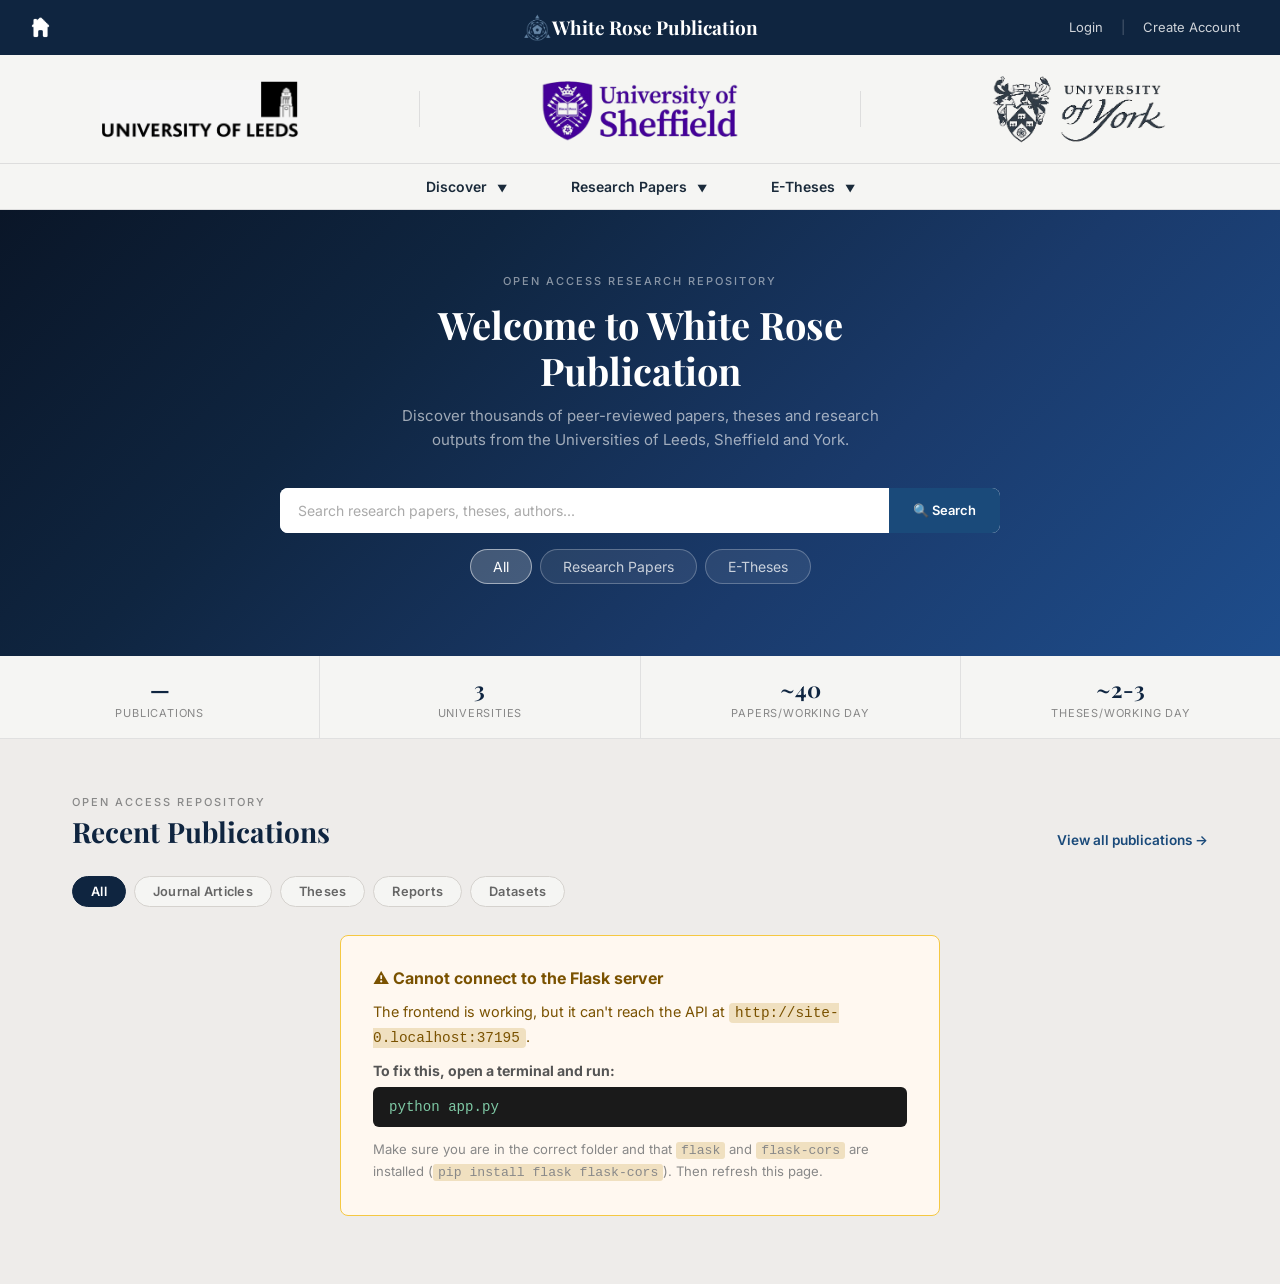
==== index.html @ 217bb39e "Fix asset paths for Render deployment" ====
<!DOCTYPE html>
<html lang="en">
<head>
  <meta charset="UTF-8" />
  <meta name="viewport" content="width=device-width, initial-scale=1.0"/>
  <title>White Rose Publication</title>
  <link rel="stylesheet" href="../static/styles.css" />
</head>
<body>

  <!-- Top Navigation -->
<header class="top-bar">
  <div class="left">
     <img src="assets/whitehomesymbol.png" width="25">
    </a>
  </div>

  <div class="center">
    <img src="assets/whiteroselogo.png" width="30">
    <h1><span class="brand-name"> White Rose Publication</h1>
  </div>

  <div class="right">
    <a href="#">Login</a>
    <span class="divider">|</span>
    <a href="#">Create Account</a>
  </div>
  
</header>

  <!-- University Logos -->
  <section class="logos">
    <img src="assets/universityofleeds.png" width="200">
    <div class="logo-divider"></div>
    <img src="assets/universityofsheffield.png" width="200">
    <div class="logo-divider"></div>
    <img src="assets/universityofyork.png" width="200">
  </section>

  <!-- Navigation Dropdowns -->
  <nav class="main-nav">
    <div class="dropdown-container">
      <div class="dropdown">
        <button class="dropbtn">Discover <span class="arrow">▼</span></button>
        <div class="dropdown-content">
          <a href="#">Research Statistics</a>
          <a href="#">Restricted Items &amp; Requesting</a>
        </div>
      </div>

      <div class="dropdown">
        <button class="dropbtn">Research Papers <span class="arrow">▼</span></button>
        <div class="dropdown-content">
          <a href="#">About</a>
          <a href="#">FAQs</a>
          <a href="#">Copyright, Licence and Reuse Information</a>
          <a href="#">Privacy and Data Protection</a>
          <a href="#">Takedown Policy</a>
          <a href="#">Information for Depositors</a>
          <a href="#">Contact</a>
          <a href="#">Accessibility</a>
        </div>
      </div>

      <div class="dropdown">
        <button class="dropbtn">E-Theses <span class="arrow">▼</span></button>
        <div class="dropdown-content">
          <a href="#">About</a>
          <a href="#">Deposit</a>
          <a href="#">FAQs</a>
          <a href="#">Copyright and Reuse Information</a>
          <a href="#">Privacy and Data Protection</a>
          <a href="#">Takedown Policy</a>
          <a href="#">Other Sources of E-Theses</a>
          <a href="#">Contact</a>
          <a href="#">Accessibility</a>
        </div>
      </div>
    </div>
  </nav>

  <!-- Hero Section -->
  <section class="hero">
    <p class="hero-eyebrow">Open Access Research Repository</p>
    <h2>Welcome to White Rose<br>Publication</h2>
    <p class="hero-sub">Discover thousands of peer-reviewed papers, theses and research outputs from the Universities of Leeds, Sheffield and York.</p>

    <div class="search-bar">
      <input type="text" id="heroSearch" placeholder="Search research papers, theses, authors..." />
      <button id="heroSearchBtn">&#128269; Search</button>
    </div>

    <div class="search-filters">
      <div class="filter-chip active" data-filter="all">All</div>
      <div class="filter-chip" data-filter="article">Research Papers</div>
      <div class="filter-chip" data-filter="thesis">E-Theses</div>
    </div>
  </section>

  <!-- Stats Bar -->
  <div class="stats-bar">
    <div class="stat">
      <div class="num" id="stat-total">—</div>
      <div class="lbl">Publications</div>
    </div>
    <div class="stat">
      <div class="num" id="stat-unis">3</div>
      <div class="lbl">Universities</div>
    </div>
    <div class="stat">
      <div class="num" id="stat-papers">~40</div>
      <div class="lbl">Papers/Working Day</div>
    </div>
    <div class="stat">
      <div class="num" id="stat-theses">~2-3</div>
      <div class="lbl">Theses/Working Day</div>
    </div>
  </div>

  <!-- Recent Publications -->
  <section class="publications-section" aria-label="Recent Publications">

    <div class="pub-section-header">
      <div class="pub-section-left">
        <p class="pub-eyebrow">Open Access Repository</p>
        <h2>Recent Publications</h2>
      </div>
      <a href="result.html" class="pub-view-all">View all publications →</a>
    </div>

    <div class="pub-filter-bar" role="group" aria-label="Filter by type">
      <button class="pub-filter-btn active" data-filter="all">All</button>
      <button class="pub-filter-btn" data-filter="article">Journal Articles</button>
      <button class="pub-filter-btn" data-filter="thesis">Theses</button>
      <button class="pub-filter-btn" data-filter="report">Reports</button>
      <button class="pub-filter-btn" data-filter="dataset">Datasets</button>
    </div>

    <div class="pub-grid" id="pubGrid">
      <div class="pub-loading">Loading publications…</div>
    </div>

  </section>

  <script>
    const API = window.location.hostname === 'localhost' || window.location.hostname === '127.0.0.1'
  ? 'http://localhost:5000'
  : window.location.origin;

    // ── SAVE / BOOKMARK FUNCTIONALITY ─────────────────────────────────────────
    function getSaved() {
      try { return JSON.parse(localStorage.getItem('wrp_saved') || '[]'); }
      catch { return []; }
    }

    function setSaved(arr) {
      localStorage.setItem('wrp_saved', JSON.stringify(arr));
    }

    function toggleSave(btn, id) {
      let saved = getSaved();
      const isSaved = saved.includes(id);
      if (isSaved) {
        saved = saved.filter(s => s !== id);
        btn.textContent = '☆';
        btn.title = 'Save';
        btn.classList.remove('saved');
      } else {
        saved.push(id);
        btn.textContent = '★';
        btn.title = 'Saved';
        btn.classList.add('saved');
      }
      setSaved(saved);
    }

    // ── STATS BAR ─────────────────────────────────────────────────────────────
    fetch(`${API}/api/stats`)
      .then(r => { if (!r.ok) throw new Error(); return r.json(); })
      .then(data => {
        document.getElementById('stat-total').textContent =
          Number(data.total).toLocaleString() + '+';
      })
      .catch(() => { document.getElementById('stat-total').textContent = '—'; });

    // ── PUBLICATIONS GRID ─────────────────────────────────────────────────────
    let currentFilter = 'all';
    let allRecent = [];

    function uniClass(inst) {
      if (!inst) return '';
      if (inst.includes('Leeds'))     return 'leeds';
      if (inst.includes('Sheffield')) return 'sheffield';
      if (inst.includes('York'))      return 'york';
      return '';
    }

    function typeLabel(type) {
      const map = { article: 'Journal Article', thesis: 'Thesis',
                    report: 'Report', dataset: 'Dataset' };
      return map[type] || 'Publication';
    }

    function calIcon() {
      return `<svg width="12" height="12" viewBox="0 0 24 24" fill="none"
               stroke="currentColor" stroke-width="2">
               <rect x="3" y="4" width="18" height="18" rx="2"/>
               <line x1="16" y1="2" x2="16" y2="6"/>
               <line x1="8" y1="2" x2="8" y2="6"/>
               <line x1="3" y1="10" x2="21" y2="10"/>
             </svg>`;
    }

    function renderCard(pub) {
      const saved   = getSaved();
      const pubId   = (pub.id || pub.title || '').replace(/'/g, "\\'");
      const isSaved = saved.includes(pub.id || pub.title);
      const uniTag  = pub.institution
        ? `<span class="pub-uni-tag ${uniClass(pub.institution)}">${pub.institution}</span>`
        : '';
      const dateStr = pub.date_display || pub.date_raw || '';
      const link    = pub.url || pub.doi || '#';

      return `
        <article class="pub-card" data-type="${pub.type}" tabindex="0">
          <div class="pub-card-top">
            <span class="pub-type-badge ${pub.type}">${typeLabel(pub.type)}</span> ${uniTag}
          </div>
          <h3 class="pub-card-title">${pub.title || '(Untitled)'}</h3>
          ${pub.authors
            ? `<p class="pub-card-authors"><span class="lead-author">${pub.authors}</span></p>`
            : ''}
          ${pub.description
            ? `<p class="pub-card-excerpt">${pub.description}</p>`
            : ''}
          <div class="pub-card-footer">
            <span class="pub-card-date">
              <button
                class="pub-save-btn ${isSaved ? 'saved' : ''}"
                title="${isSaved ? 'Saved' : 'Save'}"
                onclick="toggleSave(this, '${pubId}')">
                ${isSaved ? '★' : '☆'}
              </button>
              ${calIcon()} ${dateStr}
            </span>
            <a href="${link}" target="_blank" rel="noopener" class="pub-card-link">Read more →</a>
          </div>
        </article>`;
    }

    function renderGrid(filter) {
      const grid = document.getElementById('pubGrid');
      const pubs = filter === 'all'
        ? allRecent
        : allRecent.filter(p => p.type === filter);
      if (!pubs.length) {
        grid.innerHTML = '<div class="pub-empty">No publications found for this filter.</div>';
        return;
      }
      grid.innerHTML = pubs.map(renderCard).join('');
    }

    function showServerError() {
      document.getElementById('pubGrid').innerHTML = `
        <div class="pub-empty" style="display:block; background:#fff8f0; border:1px solid #f5c842;
             border-radius:8px; padding:32px; color:#7a5200; max-width:600px; margin:0 auto; text-align:left;">
          <strong style="font-size:1rem; display:block; margin-bottom:12px;">
            ⚠️ Cannot connect to the Flask server
          </strong>
          <p style="margin-bottom:12px; font-size:0.9rem; line-height:1.6;">
            The frontend is working, but it can't reach the API at
            <code style="background:#f0e0c0; padding:2px 6px; border-radius:4px;">${API}</code>.
          </p>
          <p style="font-size:0.88rem; color:#555; margin-bottom:8px;"><strong>To fix this, open a terminal and run:</strong></p>
          <code style="display:block; background:#1a1a1a; color:#7ec8a4; padding:12px 16px;
                border-radius:6px; font-size:0.88rem; margin-bottom:12px;">python app.py</code>
          <p style="font-size:0.82rem; color:#888; line-height:1.6;">
            Make sure you are in the correct folder and that
            <code style="background:#f0e0c0; padding:1px 5px; border-radius:3px;">flask</code> and
            <code style="background:#f0e0c0; padding:1px 5px; border-radius:3px;">flask-cors</code>
            are installed (<code style="background:#f0e0c0; padding:1px 5px; border-radius:3px;">pip install flask flask-cors</code>).
            Then refresh this page.
          </p>
        </div>`;
    }

    fetch(`${API}/api/recent?limit=12`)
      .then(r => { if (!r.ok) throw new Error(); return r.json(); })
      .then(data => { allRecent = data; renderGrid(currentFilter); })
      .catch(() => { showServerError(); });

    // Filter buttons
    document.querySelectorAll('.pub-filter-btn').forEach(btn => {
      btn.addEventListener('click', () => {
        document.querySelectorAll('.pub-filter-btn').forEach(b => b.classList.remove('active'));
        btn.classList.add('active');
        currentFilter = btn.dataset.filter;
        renderGrid(currentFilter);
      });
    });

    // ── HERO SEARCH ───────────────────────────────────────────────────────────
    let heroFilterType = 'all';

    document.querySelectorAll('.search-filters .filter-chip').forEach(chip => {
      chip.addEventListener('click', () => {
        document.querySelectorAll('.search-filters .filter-chip')
          .forEach(c => c.classList.remove('active'));
        chip.classList.add('active');
        heroFilterType = chip.dataset.filter;
      });
    });

    function doSearch() {
      const q      = document.getElementById('heroSearch').value.trim();
      const type   = heroFilterType;
      const params = new URLSearchParams({ q, type, page: 1 });
      window.location.href = `result.html?${params.toString()}`;
    }

    document.getElementById('heroSearchBtn').addEventListener('click', doSearch);
    document.getElementById('heroSearch').addEventListener('keydown', e => {
      if (e.key === 'Enter') doSearch();
    });
  </script>

</body>
</html>
---- static/styles.css ----
@import url('https://fonts.googleapis.com/css2?family=Inter:wght@400;500;600;700&family=Playfair+Display:ital,wght@0,600;1,600;1,700&display=swap');

* {
  box-sizing: border-box;
  margin: 0;
  padding: 0;
}

body {
  font-family: 'Inter', system-ui, sans-serif;
  background-color: #eeecea;
}

/* Top Bar */
.top-bar {
  display: flex;
  justify-content: space-between;
  align-items: center;
  background: #0f2540;
  color: white;
  padding: 13px 28px;
}

.top-bar .left {
  flex: 1;
  display: flex;
  align-items: center;
}

.top-bar .center {
  flex: 1;
  display: flex;
  justify-content: center;
  align-items: center;
}

.top-bar .right {
  flex: 1;
  display: flex;
  justify-content: flex-end;
  align-items: center;
  gap: 6px;
}

.top-bar-icon {
  width: 30px;
  height: 30px;
  border-radius: 50%;
  background: rgba(255,255,255,0.15);
  display: flex;
  align-items: center;
  justify-content: center;
}

.top-bar h1 {
  font-size: 17px;
  font-weight: 500;
  font-family: 'Inter', sans-serif;
}

.top-bar h1 .brand-name {
  font-family: 'Playfair Display', serif;
  font-weight: 700;
  font-size: 19px;
}

.top-bar a {
  color: rgba(255, 255, 255, 0.8);
  text-decoration: none;
  font-size: 13px;
  padding: 6px 12px;
  border-radius: 6px;
}

.top-bar a:hover {
  background: rgba(255, 255, 255, 0.1);
}

.top-bar .divider {
  color: rgba(255, 255, 255, 0.25);
  font-size: 13px;
}

/* Logos */
.logos {
  display: flex;
  justify-content: space-around;
  align-items: center;
  padding: 18px 40px;
  background: #f5f5f3;
  border-bottom: 1px solid #ddd;
}

.logo-item {
  font-family: 'Inter', sans-serif;
  font-weight: 700;
  font-size: 12px;
  letter-spacing: 0.8px;
  color: #1a1a2e;
  text-align: center;
}

.logo-divider {
  width: 1px;
  height: 36px;
  background: #ddd;
}

/* Hero */
.hero {
  background: linear-gradient(135deg, #0a1628 0%, #0f2540 30%, #1a3a6b 65%, #1e4d8c 100%);
  padding: 64px 48px 72px;
  position: relative;
  overflow: hidden;
  display: flex;
  flex-direction: column;
  align-items: center;
  text-align: center;
}

.hero-eyebrow {
  font-size: 11px;
  letter-spacing: 2px;
  text-transform: uppercase;
  color: rgba(255, 255, 255, 0.5);
  margin-bottom: 14px;
  font-weight: 500;
}

.hero h2 {
  font-family: 'Playfair Display', serif;
  font-style: normal;
  font-size: 38px;
  font-weight: 700;
  color: white;
  line-height: 1.2;
  margin-bottom: 10px;
  text-transform: none;
  letter-spacing: 0;
  white-space: nowrap;
}

.hero-sub {
  font-size: 15px;
  color: rgba(255, 255, 255, 0.6);
  margin-bottom: 36px;
  max-width: 480px;
  line-height: 1.6;
}

.search-bar {
  display: flex;
  max-width: 720px;
  width: 100%;
  background: white;
  border-radius: 8px;
  overflow: hidden;
}

.search-bar input {
  flex: 1;
  padding: 14px 18px;
  font-size: 14px;
  border: none;
  outline: none;
  font-family: 'Inter', sans-serif;
  color: #1a1a1a;
}

.search-bar input::placeholder {
  color: #aaa;
}

.search-bar button {
  padding: 14px 24px;
  background: #1a4a7a;
  color: white;
  border: none;
  font-size: 13px;
  font-weight: 600;
  font-family: 'Inter', sans-serif;
  cursor: pointer;
}

.search-bar button:hover {
  background: #0f2540;
}

/* Filter Chips */
.search-filters {
  display: flex;
  gap: 8px;
  margin-top: 16px;
}

.filter-chip {
  padding: 8px 22px;
  border-radius: 20px;
  border: 1px solid rgba(255, 255, 255, 0.25);
  color: rgba(255, 255, 255, 0.75);
  font-size: 14px;
  cursor: pointer;
  background: rgba(255, 255, 255, 0.08);
  font-family: 'Inter', sans-serif;
}

.filter-chip.active {
  background: rgba(255, 255, 255, 0.2);
  border-color: rgba(255, 255, 255, 0.5);
  color: white;
}

/* Stats Bar */
.stats-bar {
  display: flex;
  background: #f5f5f3;
  border-bottom: 1px solid #e0e0e0;
}

.stat {
  flex: 1;
  padding: 18px 24px;
  text-align: center;
  border-right: 1px solid #e0e0e0;
}

.stat:last-child {
  border-right: none;
}

.stat .num {
  font-size: 22px;
  font-weight: 700;
  color: #0f2540;
  font-family: 'Playfair Display', serif;
}

.stat .lbl {
  font-size: 11px;
  color: #888;
  text-transform: uppercase;
  letter-spacing: 0.8px;
  margin-top: 2px;
  font-family: 'Inter', sans-serif;
}

/* Dropdown Menu Styles */
.dropdown-container {
  display: flex;
  gap: 1rem;
  align-items: center;
  margin-left: auto;
  margin-right: 2rem;
}

.dropdown {
  position: relative;
  display: inline-block;
}

.dropbtn {
  background-color: transparent;
  color: white;
  padding: 8px 16px;
  font-size: 14px;
  font-weight: 500;
  border: none;
  cursor: pointer;
  transition: all 0.3s ease;
  border-radius: 6px;
  font-family: 'Inter', sans-serif;
}

.dropbtn:hover {
  background-color: rgba(255, 255, 255, 0.1);
  color: white;
}

.dropbtn i, .dropbtn span {
  margin-left: 6px;
  font-size: 10px;
}

.dropdown-content {
  display: none;
  position: absolute;
  background-color: white;
  min-width: 220px;
  box-shadow: 0 8px 16px rgba(0,0,0,0.2);
  border-radius: 8px;
  z-index: 1000;
  top: 100%;
  left: 0;
  margin-top: 5px;
  animation: fadeIn 0.2s ease;
}

@keyframes fadeIn {
  from { opacity: 0; transform: translateY(-10px); }
  to   { opacity: 1; transform: translateY(0); }
}

.dropdown-content a {
  color: #2c3e50;
  padding: 12px 16px;
  text-decoration: none;
  display: block;
  transition: all 0.2s ease;
  border-bottom: 1px solid #f0f0f0;
  font-size: 13px;
  font-family: 'Inter', sans-serif;
}

.dropdown-content a:last-child {
  border-bottom: none;
}

.dropdown-content a:hover {
  background-color: #f8f9fa;
  color: #1a4a7a;
  padding-left: 20px;
}

.dropdown:hover .dropdown-content {
  display: block;
}

@media (max-width: 1024px) {
  .dropdown-container {
    margin-right: 1rem;
    gap: 0.5rem;
  }
  .dropbtn {
    padding: 6px 12px;
    font-size: 12px;
  }
  .dropdown-content {
    min-width: 180px;
  }
}

@media (max-width: 768px) {
  .dropdown-container {
    display: none;
  }
}

/* Main Navigation Bar */
.main-nav {
  background: #f5f5f3;
  border-bottom: 1px solid #ddd;
  padding: 0;
  display: flex;
  justify-content: center;
  gap: 2rem;
  position: relative;
  z-index: 100;
}

.main-nav .dropdown-container {
  margin: 0;
  gap: 2rem;
}

.main-nav .dropdown .dropbtn {
  color: #1a2a3a;
  padding: 14px 16px;
  font-size: 14px;
  font-weight: 600;
  background: transparent;
  border-radius: 0;
}

.main-nav .dropdown .dropbtn:hover {
  background: transparent;
  color: #1e4d8c;
}

.main-nav .dropdown .dropbtn .arrow {
  margin-left: 6px;
  font-size: 10px;
  transition: transform 0.2s ease;
}

.main-nav .dropdown:hover .dropbtn .arrow {
  transform: rotate(180deg);
}

.main-nav .dropdown-content {
  top: 100%;
  left: 0;
  margin-top: 0;
  border-radius: 0 0 8px 8px;
  box-shadow: 0 8px 20px rgba(0,0,0,0.15);
  min-width: 260px;
}

.main-nav .dropdown-content a {
  padding: 12px 18px;
  font-size: 13px;
  border-bottom: 1px solid #f0f0f0;
}

.main-nav .dropdown-content .dropdown-section {
  font-size: 11px;
  font-weight: 600;
  text-transform: uppercase;
  letter-spacing: 0.5px;
  color: #1e4d8c;
  padding: 10px 18px 5px;
  border-bottom: 1px solid #f0f0f0;
  background: #fafafa;
}

@media (max-width: 768px) {
  .main-nav {
    display: none;
  }
}

/* ============================================
   RECENT PUBLICATIONS SECTION
   ============================================ */

.publications-section {
  max-width: 1200px;
  margin: 0 auto;
  padding: 56px 32px 72px;
}

.pub-section-header {
  display: flex;
  align-items: flex-end;
  justify-content: space-between;
  margin-bottom: 28px;
  flex-wrap: wrap;
  gap: 12px;
}

.pub-section-left .pub-eyebrow {
  font-size: 11px;
  letter-spacing: 2px;
  text-transform: uppercase;
  color: #888;
  font-weight: 500;
  margin-bottom: 6px;
}

.pub-section-left h2 {
  font-family: 'Playfair Display', serif;
  font-size: 1.75rem;
  font-weight: 700;
  color: #0f2540;
  line-height: 1.2;
}

.pub-view-all {
  font-size: 0.85rem;
  font-weight: 600;
  color: #1a4a7a;
  text-decoration: none;
  display: flex;
  align-items: center;
  gap: 4px;
  transition: gap 0.18s;
  white-space: nowrap;
}

.pub-view-all:hover {
  gap: 8px;
}

/* Filter pills */
.pub-filter-bar {
  display: flex;
  flex-wrap: wrap;
  gap: 8px;
  margin-bottom: 28px;
}

.pub-filter-btn {
  padding: 7px 18px;
  border-radius: 999px;
  border: 1px solid #d5d2ce;
  background: #f5f5f3;
  color: #666;
  font-family: 'Inter', sans-serif;
  font-size: 0.8rem;
  font-weight: 600;
  cursor: pointer;
  transition: all 0.18s;
  letter-spacing: 0.02em;
}

.pub-filter-btn:hover {
  border-color: #1a4a7a;
  color: #1a4a7a;
  background: #edf2f8;
}

.pub-filter-btn.active {
  background: #0f2540;
  border-color: #0f2540;
  color: #ffffff;
}

/* Card grid */
.pub-grid {
  display: grid;
  grid-template-columns: repeat(auto-fill, minmax(340px, 1fr));
  gap: 20px;
}

/* Individual card */
.pub-card {
  background: #ffffff;
  border: 1px solid #e2deda;
  border-radius: 10px;
  padding: 22px 24px 18px;
  display: flex;
  flex-direction: column;
  gap: 11px;
  cursor: pointer;
  position: relative;
  overflow: hidden;
  transition: transform 0.2s, box-shadow 0.2s, border-color 0.2s;
}

.pub-card::before {
  content: '';
  position: absolute;
  top: 0; left: 0;
  width: 3px;
  height: 100%;
  background: #1a4a7a;
  opacity: 0;
  transition: opacity 0.2s;
}

.pub-card:hover {
  transform: translateY(-2px);
  box-shadow: 0 8px 28px rgba(15, 37, 64, 0.1);
  border-color: #c5d0e0;
}

.pub-card:hover::before {
  opacity: 1;
}

/* Card top row */
.pub-card-top {
  display: flex;
  align-items: center;
  justify-content: space-between;
  flex-wrap: wrap;
  gap: 6px;
}

/* Type badge */
.pub-type-badge {
  font-size: 0.65rem;
  font-weight: 700;
  letter-spacing: 0.08em;
  text-transform: uppercase;
  padding: 3px 9px;
  border-radius: 4px;
}

.pub-type-badge.article  { background: #e0eaf6; color: #1a4a7a; }
.pub-type-badge.thesis   { background: #e6f4ee; color: #1a6b42; }
.pub-type-badge.report   { background: #fdf3de; color: #7a5200; }
.pub-type-badge.dataset  { background: #fde8e5; color: #8a1f14; }

/* Uni tag */
.pub-uni-tag {
  font-size: 0.7rem;
  font-weight: 600;
  letter-spacing: 0.03em;
}

.pub-uni-tag.leeds     { color: #1a3a8a; }
.pub-uni-tag.sheffield { color: #6a1aaa; }
.pub-uni-tag.york      { color: #8a4a00; }

/* Card title */
.pub-card-title {
  font-family: 'Playfair Display', serif;
  font-size: 1rem;
  font-weight: 600;
  line-height: 1.45;
  color: #0f2540;
}

/* Authors */
.pub-card-authors {
  font-size: 0.82rem;
  color: #666;
  line-height: 1.45;
}

.pub-card-authors .lead-author {
  color: #1a4a7a;
  font-weight: 600;
}

/* Excerpt */
.pub-card-excerpt {
  font-size: 0.82rem;
  color: #777;
  line-height: 1.6;
  display: -webkit-box;
  -webkit-line-clamp: 3;
  -webkit-box-orient: vertical;
  overflow: hidden;
  flex-grow: 1;
}

/* Card footer */
.pub-card-footer {
  display: flex;
  align-items: center;
  justify-content: space-between;
  padding-top: 12px;
  border-top: 1px solid #ede9e5;
  margin-top: 2px;
}

.pub-card-date {
  font-size: 0.75rem;
  color: #999;
  display: flex;
  align-items: center;
  gap: 5px;
}

/* Save star — sits between date icon and Read more */
.pub-save-btn {
  background: none;
  border: none;
  font-size: 1rem;
  cursor: pointer;
  color: #aaa;
  padding: 0 4px;
  line-height: 1;
  transition: color 0.2s, transform 0.15s;
}

.pub-save-btn:hover { color: #f5c842; transform: scale(1.2); }
.pub-save-btn.saved { color: #f5c842; }

.pub-card-link {
  font-size: 0.78rem;
  font-weight: 600;
  color: #1a4a7a;
  text-decoration: none;
  display: flex;
  align-items: center;
  gap: 4px;
  transition: gap 0.18s;
}

.pub-card-link:hover {
  gap: 8px;
}

/* Empty state */
.pub-empty {
  display: none;
  grid-column: 1 / -1;
  text-align: center;
  padding: 60px 20px;
  color: #aaa;
  font-size: 0.9rem;
}

/* Responsive */
@media (max-width: 700px) {
  .publications-section {
    padding: 40px 16px 56px;
  }

  .pub-grid {
    grid-template-columns: 1fr;
  }

  .pub-section-left h2 {
    font-size: 1.4rem;
  }
}

.pub-save-btn {
  background: none;
  border: none;
  cursor: pointer;
  font-size: 1rem;
  padding: 0 4px;
  color: inherit;
  transition: color 0.15s;
}

.pub-save-btn.saved {
  color: #f5a623;
}

/* ============================================
   RESULT PAGE — SEARCH ROW & TOGGLES
   ============================================ */

.search-row {
  background: #122040;
  padding: .75rem 2rem;
  display: flex;
  align-items: center;
  gap: .75rem;
  border-bottom: 1px solid rgba(255,255,255,.08);
}

.search-wrap {
  flex: 1;
  position: relative;
  max-width: 560px;
}

.search-wrap svg {
  position: absolute;
  left: 12px;
  top: 50%;
  transform: translateY(-50%);
  opacity: .45;
  pointer-events: none;
}

.search-wrap input {
  width: 100%;
  padding: .55rem .9rem .55rem 2.4rem;
  border: 1px solid rgba(255,255,255,.15);
  border-radius: 6px;
  background: rgba(255,255,255,.1);
  color: #fff;
  font-family: 'Inter', sans-serif;
  font-size: .9rem;
  outline: none;
  transition: background .2s, border-color .2s;
}

.search-wrap input::placeholder { color: rgba(255,255,255,.4); }
.search-wrap input:focus {
  background: rgba(255,255,255,.18);
  border-color: rgba(255,255,255,.3);
}

.btn-search {
  padding: .5rem 1.1rem;
  border-radius: 6px;
  border: 1.5px solid rgba(255,255,255,.35);
  background: rgba(255,255,255,.12);
  color: #fff;
  font-family: 'Inter', sans-serif;
  font-size: .85rem;
  font-weight: 600;
  cursor: pointer;
  transition: background .18s;
  white-space: nowrap;
}

.btn-search:hover { background: rgba(255,255,255,.22); }

.toggle-group {
  display: flex;
  border-radius: 6px;
  overflow: hidden;
  border: 1.5px solid rgba(255,255,255,.25);
}

.toggle-group .toggle {
  padding: .45rem .85rem;
  background: transparent;
  border: none;
  color: rgba(255,255,255,.6);
  font-family: 'Inter', sans-serif;
  font-size: .82rem;
  font-weight: 500;
  cursor: pointer;
  transition: background .18s, color .18s;
}

.toggle-group .toggle.active {
  background: rgba(255,255,255,.18);
  color: #fff;
}
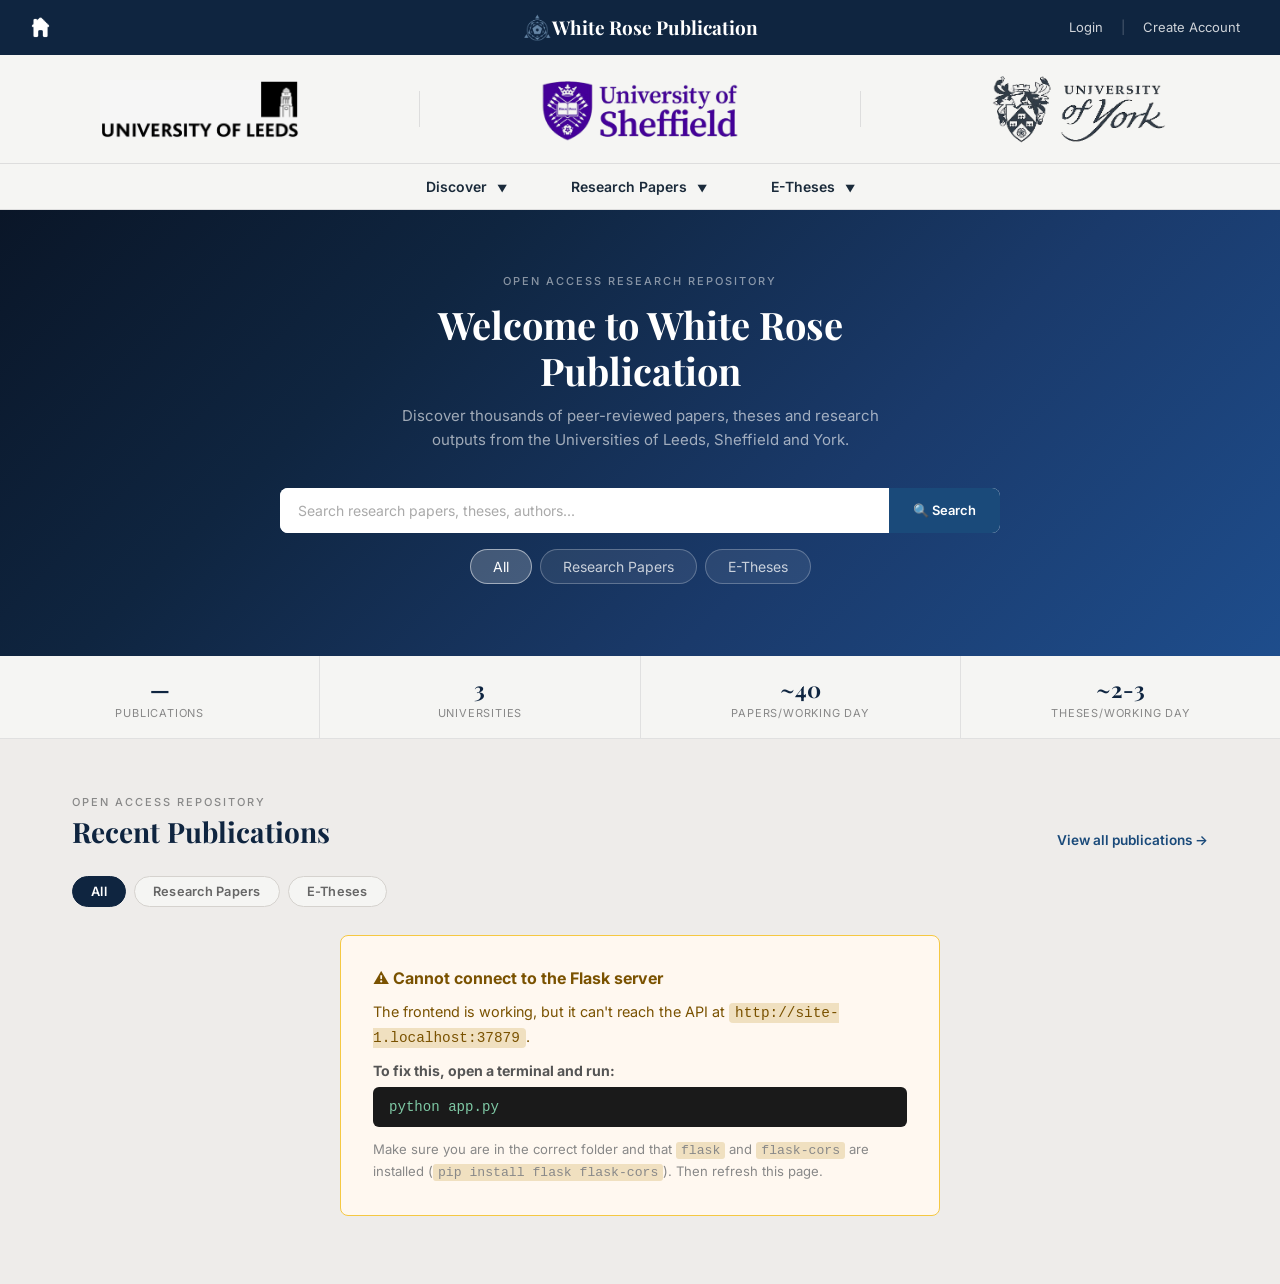
==== commit 7a959a2f: "Simplify filters to All, Research Papers, and E-Theses only" ====
--- a/index.html
+++ b/index.html
@@ -4,20 +4,19 @@
   <meta charset="UTF-8" />
   <meta name="viewport" content="width=device-width, initial-scale=1.0"/>
   <title>White Rose Publication</title>
-  <link rel="stylesheet" href="../static/styles.css" />
+  <link rel="stylesheet" href="static/styles.css" />
 </head>
 <body>
 
   <!-- Top Navigation -->
 <header class="top-bar">
   <div class="left">
-     <img src="assets/whitehomesymbol.png" width="25">
-    </a>
+     <img src="assets/whitehomesymbol.png" width="25" alt="Home">
   </div>
 
   <div class="center">
-    <img src="assets/whiteroselogo.png" width="30">
-    <h1><span class="brand-name"> White Rose Publication</h1>
+    <img src="assets/whiteroselogo.png" width="30" alt="Logo">
+    <h1><span class="brand-name"> White Rose Publication</span></h1>
   </div>
 
   <div class="right">
@@ -30,11 +29,11 @@
 
   <!-- University Logos -->
   <section class="logos">
-    <img src="assets/universityofleeds.png" width="200">
+    <img src="assets/universityofleeds.png" width="200" alt="University of Leeds">
     <div class="logo-divider"></div>
-    <img src="assets/universityofsheffield.png" width="200">
+    <img src="assets/universityofsheffield.png" width="200" alt="University of Sheffield">
     <div class="logo-divider"></div>
-    <img src="assets/universityofyork.png" width="200">
+    <img src="assets/universityofyork.png" width="200" alt="University of York">
   </section>
 
   <!-- Navigation Dropdowns -->
@@ -128,12 +127,11 @@
       <a href="result.html" class="pub-view-all">View all publications →</a>
     </div>
 
+    <!-- Simplified filter buttons: All, Research Papers, E-Theses only -->
     <div class="pub-filter-bar" role="group" aria-label="Filter by type">
       <button class="pub-filter-btn active" data-filter="all">All</button>
-      <button class="pub-filter-btn" data-filter="article">Journal Articles</button>
-      <button class="pub-filter-btn" data-filter="thesis">Theses</button>
-      <button class="pub-filter-btn" data-filter="report">Reports</button>
-      <button class="pub-filter-btn" data-filter="dataset">Datasets</button>
+      <button class="pub-filter-btn" data-filter="article">Research Papers</button>
+      <button class="pub-filter-btn" data-filter="thesis">E-Theses</button>
     </div>
 
     <div class="pub-grid" id="pubGrid">
@@ -144,8 +142,8 @@
 
   <script>
     const API = window.location.hostname === 'localhost' || window.location.hostname === '127.0.0.1'
-  ? 'http://localhost:5000'
-  : window.location.origin;
+      ? 'http://localhost:5000'
+      : window.location.origin;
 
     // ── SAVE / BOOKMARK FUNCTIONALITY ─────────────────────────────────────────
     function getSaved() {
@@ -196,8 +194,12 @@
     }
 
     function typeLabel(type) {
-      const map = { article: 'Journal Article', thesis: 'Thesis',
-                    report: 'Report', dataset: 'Dataset' };
+      const map = { 
+        article: 'Journal Article',
+        thesis: 'Thesis',
+        report: 'Report', 
+        dataset: 'Dataset'
+      };
       return map[type] || 'Publication';
     }
 
@@ -289,7 +291,7 @@
       .then(data => { allRecent = data; renderGrid(currentFilter); })
       .catch(() => { showServerError(); });
 
-    // Filter buttons
+    // Filter buttons - now only 3 buttons: All, Research Papers, E-Theses
     document.querySelectorAll('.pub-filter-btn').forEach(btn => {
       btn.addEventListener('click', () => {
         document.querySelectorAll('.pub-filter-btn').forEach(b => b.classList.remove('active'));
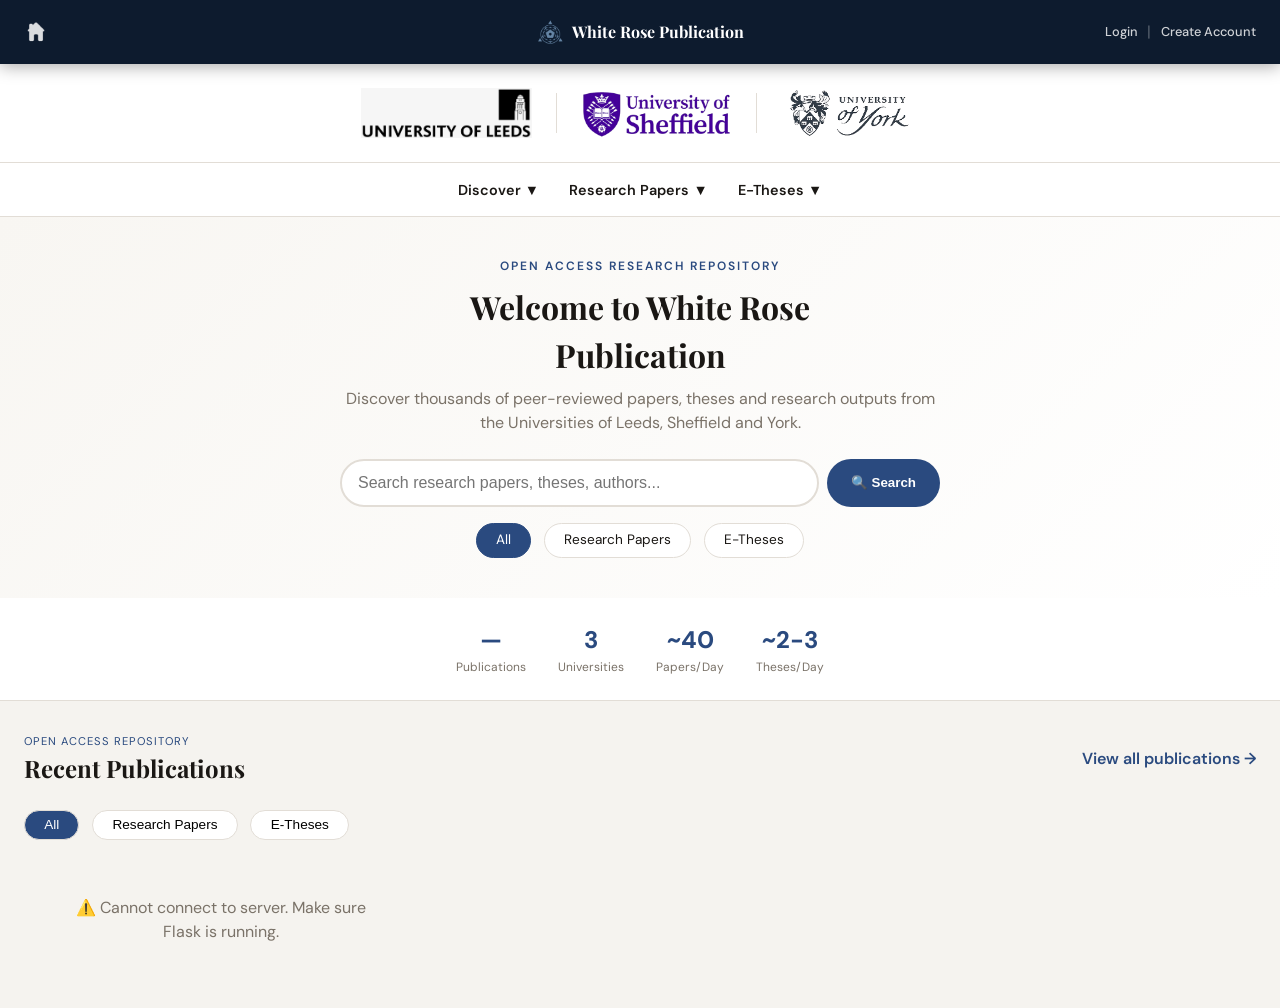
==== commit afa1cb13: "Add full responsive design for all devices (phone, tablet, desktop)" ====
--- a/index.html
+++ b/index.html
@@ -2,93 +2,420 @@
 <html lang="en">
 <head>
   <meta charset="UTF-8" />
-  <meta name="viewport" content="width=device-width, initial-scale=1.0"/>
+  <meta name="viewport" content="width=device-width, initial-scale=1.0, user-scalable=yes, viewport-fit=cover" />
   <title>White Rose Publication</title>
-  <link rel="stylesheet" href="static/styles.css" />
+  <link href="https://fonts.googleapis.com/css2?family=Playfair+Display:wght@400;600;700&family=DM+Sans:wght@300;400;500;600&display=swap" rel="stylesheet">
+  <style>
+    * { margin: 0; padding: 0; box-sizing: border-box; }
+    
+    :root {
+      --bg: #f5f3ef;
+      --surface: #ffffff;
+      --border: #e2ddd6;
+      --text: #1a1714;
+      --muted: #7a7268;
+      --accent: #2a4a7f;
+      --accent-lt: #eef1f8;
+      --shadow: 0 2px 12px rgba(0,0,0,.07);
+      --radius: 12px;
+    }
+    
+    body {
+      font-family: 'DM Sans', sans-serif;
+      background: var(--bg);
+      color: var(--text);
+      font-size: 16px;
+      line-height: 1.5;
+    }
+    
+    /* Header */
+    .top-bar {
+      background: #0d1b2e;
+      color: #fff;
+      padding: 0 1.5rem;
+      display: flex;
+      align-items: center;
+      justify-content: space-between;
+      height: 64px;
+      position: sticky;
+      top: 0;
+      z-index: 110;
+      box-shadow: 0 2px 16px rgba(0,0,0,.35);
+      gap: 0.5rem;
+    }
+    .top-bar .left { display: flex; align-items: center; flex-shrink: 0; }
+    .top-bar .left a { display: flex; align-items: center; }
+    .top-bar .left img { width: 24px; opacity: .85; transition: opacity .2s; }
+    .top-bar .center {
+      display: flex;
+      align-items: center;
+      gap: .5rem;
+      position: absolute;
+      left: 50%;
+      transform: translateX(-50%);
+      pointer-events: none;
+    }
+    .top-bar .center img { width: 28px; }
+    .brand-name {
+      font-family: 'Playfair Display', serif;
+      font-size: 1rem;
+      font-weight: 700;
+      color: #fff;
+      white-space: nowrap;
+    }
+    .top-bar .right { display: flex; align-items: center; gap: .6rem; flex-shrink: 0; }
+    .top-bar .right a {
+      color: rgba(255,255,255,.8);
+      text-decoration: none;
+      font-size: .8rem;
+      font-weight: 500;
+    }
+    .divider { color: rgba(255,255,255,.3); }
+    
+    /* University Logos */
+    .logos {
+      display: flex;
+      justify-content: center;
+      align-items: center;
+      gap: 1.5rem;
+      padding: 1.5rem;
+      flex-wrap: wrap;
+      background: white;
+      border-bottom: 1px solid var(--border);
+    }
+    .logos img { height: 50px; width: auto; object-fit: contain; }
+    .logo-divider {
+      width: 1px;
+      height: 40px;
+      background: var(--border);
+    }
+    
+    /* Navigation Dropdowns */
+    .main-nav {
+      background: white;
+      border-bottom: 1px solid var(--border);
+      padding: 0.5rem 1rem;
+    }
+    .dropdown-container {
+      display: flex;
+      justify-content: center;
+      gap: 1.5rem;
+      flex-wrap: wrap;
+    }
+    .dropdown { position: relative; display: inline-block; }
+    .dropbtn {
+      background: transparent;
+      border: none;
+      font-family: 'DM Sans', sans-serif;
+      font-size: 0.9rem;
+      font-weight: 600;
+      color: var(--text);
+      padding: 0.6rem 0.2rem;
+      cursor: pointer;
+    }
+    .dropdown-content {
+      display: none;
+      position: absolute;
+      background: white;
+      min-width: 220px;
+      box-shadow: var(--shadow);
+      border-radius: 8px;
+      z-index: 100;
+      top: 100%;
+      left: 0;
+    }
+    .dropdown:hover .dropdown-content { display: block; }
+    .dropdown-content a {
+      color: var(--text);
+      padding: 0.6rem 1rem;
+      text-decoration: none;
+      display: block;
+      font-size: 0.8rem;
+    }
+    .dropdown-content a:hover { background: var(--accent-lt); }
+    
+    /* Hero Section */
+    .hero {
+      text-align: center;
+      padding: 2.5rem 1.5rem;
+      background: linear-gradient(135deg, #f8f6f2 0%, #fff 100%);
+    }
+    .hero-eyebrow {
+      font-size: 0.75rem;
+      text-transform: uppercase;
+      letter-spacing: 2px;
+      color: var(--accent);
+      font-weight: 600;
+    }
+    .hero h2 {
+      font-family: 'Playfair Display', serif;
+      font-size: 2rem;
+      margin: 0.5rem 0;
+      color: var(--text);
+    }
+    .hero-sub {
+      max-width: 600px;
+      margin: 0 auto 1.5rem;
+      color: var(--muted);
+    }
+    .search-bar {
+      display: flex;
+      max-width: 600px;
+      margin: 0 auto 1rem;
+      gap: 0.5rem;
+    }
+    .search-bar input {
+      flex: 1;
+      padding: 0.8rem 1rem;
+      border: 2px solid var(--border);
+      border-radius: 50px;
+      font-size: 1rem;
+      outline: none;
+    }
+    .search-bar button {
+      padding: 0.8rem 1.5rem;
+      background: var(--accent);
+      color: white;
+      border: none;
+      border-radius: 50px;
+      cursor: pointer;
+      font-weight: 600;
+    }
+    .search-filters {
+      display: flex;
+      justify-content: center;
+      gap: 0.8rem;
+      flex-wrap: wrap;
+    }
+    .filter-chip {
+      padding: 0.4rem 1.2rem;
+      background: white;
+      border: 1px solid var(--border);
+      border-radius: 50px;
+      cursor: pointer;
+      font-size: 0.85rem;
+      transition: all 0.2s;
+    }
+    .filter-chip.active {
+      background: var(--accent);
+      color: white;
+      border-color: var(--accent);
+    }
+    
+    /* Stats Bar */
+    .stats-bar {
+      display: flex;
+      justify-content: center;
+      gap: 2rem;
+      padding: 1.5rem;
+      background: white;
+      border-bottom: 1px solid var(--border);
+      flex-wrap: wrap;
+    }
+    .stat { text-align: center; }
+    .stat .num { font-size: 1.5rem; font-weight: 800; color: var(--accent); }
+    .stat .lbl { font-size: 0.75rem; color: var(--muted); }
+    
+    /* Publications Section */
+    .publications-section {
+      max-width: 1400px;
+      margin: 2rem auto;
+      padding: 0 1.5rem;
+    }
+    .pub-section-header {
+      display: flex;
+      justify-content: space-between;
+      align-items: center;
+      margin-bottom: 1.5rem;
+      flex-wrap: wrap;
+      gap: 1rem;
+    }
+    .pub-eyebrow {
+      font-size: 0.7rem;
+      text-transform: uppercase;
+      color: var(--accent);
+      letter-spacing: 1px;
+    }
+    .pub-section-header h2 {
+      font-family: 'Playfair Display', serif;
+      font-size: 1.5rem;
+    }
+    .pub-view-all {
+      color: var(--accent);
+      text-decoration: none;
+      font-weight: 600;
+    }
+    .pub-filter-bar {
+      display: flex;
+      gap: 0.8rem;
+      margin-bottom: 1.5rem;
+      flex-wrap: wrap;
+    }
+    .pub-filter-btn {
+      padding: 0.4rem 1.2rem;
+      background: white;
+      border: 1px solid var(--border);
+      border-radius: 50px;
+      cursor: pointer;
+      font-size: 0.85rem;
+    }
+    .pub-filter-btn.active {
+      background: var(--accent);
+      color: white;
+    }
+    .pub-grid {
+      display: grid;
+      grid-template-columns: repeat(auto-fill, minmax(320px, 1fr));
+      gap: 1.5rem;
+    }
+    .pub-card {
+      background: white;
+      border: 1px solid var(--border);
+      border-radius: var(--radius);
+      padding: 1.2rem;
+      transition: all 0.2s;
+    }
+    .pub-card:hover { transform: translateY(-2px); box-shadow: var(--shadow); }
+    .pub-card-top { display: flex; justify-content: space-between; margin-bottom: 0.8rem; }
+    .pub-type-badge {
+      font-size: 0.7rem;
+      padding: 0.2rem 0.6rem;
+      background: var(--accent-lt);
+      border-radius: 20px;
+      color: var(--accent);
+    }
+    .pub-uni-tag { font-size: 0.7rem; color: var(--muted); }
+    .pub-card-title {
+      font-family: 'Playfair Display', serif;
+      font-size: 1rem;
+      margin-bottom: 0.5rem;
+    }
+    .pub-card-authors { font-size: 0.75rem; color: var(--muted); margin-bottom: 0.5rem; }
+    .pub-card-excerpt {
+      font-size: 0.8rem;
+      color: var(--text);
+      line-height: 1.4;
+      margin-bottom: 0.8rem;
+      display: -webkit-box;
+      -webkit-line-clamp: 2;
+      -webkit-box-orient: vertical;
+      overflow: hidden;
+    }
+    .pub-card-footer {
+      display: flex;
+      justify-content: space-between;
+      align-items: center;
+      font-size: 0.7rem;
+      color: var(--muted);
+    }
+    .pub-save-btn {
+      background: none;
+      border: none;
+      font-size: 1rem;
+      cursor: pointer;
+      color: var(--muted);
+    }
+    .pub-save-btn.saved { color: #f5a623; }
+    .pub-card-link {
+      color: var(--accent);
+      text-decoration: none;
+      font-weight: 600;
+    }
+    .pub-loading, .pub-empty { text-align: center; padding: 2rem; color: var(--muted); }
+    
+    /* ============================================
+       RESPONSIVE DESIGN - All Devices
+       ============================================ */
+    
+    /* Tablet (768px - 1024px) */
+    @media (min-width: 768px) and (max-width: 1024px) {
+      .pub-grid { grid-template-columns: repeat(2, 1fr); }
+      .hero h2 { font-size: 1.8rem; }
+      .logos img { height: 45px; }
+      .dropdown-container { gap: 1rem; }
+    }
+    
+    /* Mobile Landscape (481px - 767px) */
+    @media (min-width: 481px) and (max-width: 767px) {
+      .pub-grid { grid-template-columns: 1fr; }
+      .hero h2 { font-size: 1.5rem; }
+      .search-bar { flex-direction: column; }
+      .search-bar button { width: 100%; }
+      .stats-bar { gap: 1rem; }
+      .stat .num { font-size: 1.2rem; }
+      .logos { gap: 0.8rem; }
+      .logo-divider { display: none; }
+      .dropdown-container { flex-direction: column; align-items: center; gap: 0.5rem; }
+      .dropbtn { width: 200px; background: var(--accent-lt); border-radius: 8px; padding: 0.5rem; }
+    }
+    
+    /* Mobile Portrait (up to 480px) */
+    @media (max-width: 480px) {
+      .top-bar { padding: 0 0.8rem; }
+      .brand-name { font-size: 0.8rem; }
+      .top-bar .center img { width: 22px; }
+      .top-bar .right a { font-size: 0.7rem; }
+      
+      .logos { gap: 0.5rem; padding: 1rem; }
+      .logos img { height: 35px; }
+      .logo-divider { display: none; }
+      
+      .hero { padding: 1.5rem 1rem; }
+      .hero h2 { font-size: 1.3rem; }
+      .hero-sub { font-size: 0.85rem; }
+      .search-bar { flex-direction: column; gap: 0.5rem; }
+      .search-bar input { padding: 0.6rem 1rem; }
+      .search-bar button { width: 100%; padding: 0.6rem; }
+      .filter-chip { padding: 0.3rem 1rem; font-size: 0.75rem; }
+      
+      .stats-bar { gap: 0.8rem; padding: 1rem; }
+      .stat .num { font-size: 1rem; }
+      .stat .lbl { font-size: 0.65rem; }
+      
+      .publications-section { padding: 0 1rem; margin: 1rem auto; }
+      .pub-section-header { flex-direction: column; align-items: flex-start; }
+      .pub-section-header h2 { font-size: 1.2rem; }
+      .pub-filter-bar { gap: 0.5rem; }
+      .pub-filter-btn { padding: 0.3rem 0.8rem; font-size: 0.7rem; }
+      .pub-grid { grid-template-columns: 1fr; gap: 1rem; }
+      .pub-card { padding: 1rem; }
+      .pub-card-title { font-size: 0.9rem; }
+      .pub-card-excerpt { font-size: 0.75rem; }
+    }
+  </style>
 </head>
 <body>
 
-  <!-- Top Navigation -->
-<header class="top-bar">
-  <div class="left">
-     <img src="assets/whitehomesymbol.png" width="25" alt="Home">
-  </div>
-
-  <div class="center">
-    <img src="assets/whiteroselogo.png" width="30" alt="Logo">
-    <h1><span class="brand-name"> White Rose Publication</span></h1>
-  </div>
-
-  <div class="right">
-    <a href="#">Login</a>
-    <span class="divider">|</span>
-    <a href="#">Create Account</a>
-  </div>
-  
-</header>
-
-  <!-- University Logos -->
+  <header class="top-bar">
+    <div class="left"><a href="index.html"><img src="assets/whitehomesymbol.png" width="25" alt="Home"></a></div>
+    <div class="center"><img src="assets/whiteroselogo.png" width="30" alt="Logo"><span class="brand-name">White Rose Publication</span></div>
+    <div class="right"><a href="#">Login</a><span class="divider">|</span><a href="#">Create Account</a></div>
+  </header>
+
   <section class="logos">
-    <img src="assets/universityofleeds.png" width="200" alt="University of Leeds">
+    <img src="assets/universityofleeds.png" alt="University of Leeds">
     <div class="logo-divider"></div>
-    <img src="assets/universityofsheffield.png" width="200" alt="University of Sheffield">
+    <img src="assets/universityofsheffield.png" alt="University of Sheffield">
     <div class="logo-divider"></div>
-    <img src="assets/universityofyork.png" width="200" alt="University of York">
+    <img src="assets/universityofyork.png" alt="University of York">
   </section>
 
-  <!-- Navigation Dropdowns -->
   <nav class="main-nav">
     <div class="dropdown-container">
-      <div class="dropdown">
-        <button class="dropbtn">Discover <span class="arrow">▼</span></button>
-        <div class="dropdown-content">
-          <a href="#">Research Statistics</a>
-          <a href="#">Restricted Items &amp; Requesting</a>
-        </div>
-      </div>
-
-      <div class="dropdown">
-        <button class="dropbtn">Research Papers <span class="arrow">▼</span></button>
-        <div class="dropdown-content">
-          <a href="#">About</a>
-          <a href="#">FAQs</a>
-          <a href="#">Copyright, Licence and Reuse Information</a>
-          <a href="#">Privacy and Data Protection</a>
-          <a href="#">Takedown Policy</a>
-          <a href="#">Information for Depositors</a>
-          <a href="#">Contact</a>
-          <a href="#">Accessibility</a>
-        </div>
-      </div>
-
-      <div class="dropdown">
-        <button class="dropbtn">E-Theses <span class="arrow">▼</span></button>
-        <div class="dropdown-content">
-          <a href="#">About</a>
-          <a href="#">Deposit</a>
-          <a href="#">FAQs</a>
-          <a href="#">Copyright and Reuse Information</a>
-          <a href="#">Privacy and Data Protection</a>
-          <a href="#">Takedown Policy</a>
-          <a href="#">Other Sources of E-Theses</a>
-          <a href="#">Contact</a>
-          <a href="#">Accessibility</a>
-        </div>
-      </div>
+      <div class="dropdown"><button class="dropbtn">Discover ▼</button><div class="dropdown-content"><a href="#">Research Statistics</a><a href="#">Restricted Items</a></div></div>
+      <div class="dropdown"><button class="dropbtn">Research Papers ▼</button><div class="dropdown-content"><a href="#">About</a><a href="#">FAQs</a><a href="#">Copyright</a><a href="#">Contact</a></div></div>
+      <div class="dropdown"><button class="dropbtn">E-Theses ▼</button><div class="dropdown-content"><a href="#">About</a><a href="#">Deposit</a><a href="#">FAQs</a><a href="#">Contact</a></div></div>
     </div>
   </nav>
 
-  <!-- Hero Section -->
   <section class="hero">
     <p class="hero-eyebrow">Open Access Research Repository</p>
     <h2>Welcome to White Rose<br>Publication</h2>
     <p class="hero-sub">Discover thousands of peer-reviewed papers, theses and research outputs from the Universities of Leeds, Sheffield and York.</p>
-
     <div class="search-bar">
       <input type="text" id="heroSearch" placeholder="Search research papers, theses, authors..." />
-      <button id="heroSearchBtn">&#128269; Search</button>
+      <button id="heroSearchBtn">🔍 Search</button>
     </div>
-
     <div class="search-filters">
       <div class="filter-chip active" data-filter="all">All</div>
       <div class="filter-chip" data-filter="article">Research Papers</div>
@@ -96,235 +423,66 @@
     </div>
   </section>
 
-  <!-- Stats Bar -->
   <div class="stats-bar">
-    <div class="stat">
-      <div class="num" id="stat-total">—</div>
-      <div class="lbl">Publications</div>
-    </div>
-    <div class="stat">
-      <div class="num" id="stat-unis">3</div>
-      <div class="lbl">Universities</div>
-    </div>
-    <div class="stat">
-      <div class="num" id="stat-papers">~40</div>
-      <div class="lbl">Papers/Working Day</div>
-    </div>
-    <div class="stat">
-      <div class="num" id="stat-theses">~2-3</div>
-      <div class="lbl">Theses/Working Day</div>
-    </div>
+    <div class="stat"><div class="num" id="stat-total">—</div><div class="lbl">Publications</div></div>
+    <div class="stat"><div class="num" id="stat-unis">3</div><div class="lbl">Universities</div></div>
+    <div class="stat"><div class="num" id="stat-papers">~40</div><div class="lbl">Papers/Day</div></div>
+    <div class="stat"><div class="num" id="stat-theses">~2-3</div><div class="lbl">Theses/Day</div></div>
   </div>
 
-  <!-- Recent Publications -->
-  <section class="publications-section" aria-label="Recent Publications">
-
+  <section class="publications-section">
     <div class="pub-section-header">
-      <div class="pub-section-left">
-        <p class="pub-eyebrow">Open Access Repository</p>
-        <h2>Recent Publications</h2>
-      </div>
+      <div><p class="pub-eyebrow">Open Access Repository</p><h2>Recent Publications</h2></div>
       <a href="result.html" class="pub-view-all">View all publications →</a>
     </div>
-
-    <!-- Simplified filter buttons: All, Research Papers, E-Theses only -->
-    <div class="pub-filter-bar" role="group" aria-label="Filter by type">
+    <div class="pub-filter-bar">
       <button class="pub-filter-btn active" data-filter="all">All</button>
       <button class="pub-filter-btn" data-filter="article">Research Papers</button>
       <button class="pub-filter-btn" data-filter="thesis">E-Theses</button>
     </div>
-
-    <div class="pub-grid" id="pubGrid">
-      <div class="pub-loading">Loading publications…</div>
-    </div>
-
+    <div class="pub-grid" id="pubGrid"><div class="pub-loading">Loading publications…</div></div>
   </section>
 
   <script>
-    const API = window.location.hostname === 'localhost' || window.location.hostname === '127.0.0.1'
-      ? 'http://localhost:5000'
-      : window.location.origin;
-
-    // ── SAVE / BOOKMARK FUNCTIONALITY ─────────────────────────────────────────
-    function getSaved() {
-      try { return JSON.parse(localStorage.getItem('wrp_saved') || '[]'); }
-      catch { return []; }
-    }
-
-    function setSaved(arr) {
-      localStorage.setItem('wrp_saved', JSON.stringify(arr));
-    }
-
+    const API = window.location.hostname === 'localhost' || window.location.hostname === '127.0.0.1' ? 'http://localhost:5000' : window.location.origin;
+    
+    function getSaved() { try { return JSON.parse(localStorage.getItem('wrp_saved') || '[]'); } catch { return []; } }
+    function setSaved(arr) { localStorage.setItem('wrp_saved', JSON.stringify(arr)); }
     function toggleSave(btn, id) {
       let saved = getSaved();
       const isSaved = saved.includes(id);
-      if (isSaved) {
-        saved = saved.filter(s => s !== id);
-        btn.textContent = '☆';
-        btn.title = 'Save';
-        btn.classList.remove('saved');
-      } else {
-        saved.push(id);
-        btn.textContent = '★';
-        btn.title = 'Saved';
-        btn.classList.add('saved');
-      }
+      if (isSaved) { saved = saved.filter(s => s !== id); btn.textContent = '☆'; btn.classList.remove('saved'); }
+      else { saved.push(id); btn.textContent = '★'; btn.classList.add('saved'); }
       setSaved(saved);
     }
 
-    // ── STATS BAR ─────────────────────────────────────────────────────────────
-    fetch(`${API}/api/stats`)
-      .then(r => { if (!r.ok) throw new Error(); return r.json(); })
-      .then(data => {
-        document.getElementById('stat-total').textContent =
-          Number(data.total).toLocaleString() + '+';
-      })
-      .catch(() => { document.getElementById('stat-total').textContent = '—'; });
-
-    // ── PUBLICATIONS GRID ─────────────────────────────────────────────────────
+    fetch(`${API}/api/stats`).then(r => r.json()).then(data => { document.getElementById('stat-total').textContent = Number(data.total).toLocaleString() + '+'; }).catch(() => {});
+
     let currentFilter = 'all';
     let allRecent = [];
 
-    function uniClass(inst) {
-      if (!inst) return '';
-      if (inst.includes('Leeds'))     return 'leeds';
-      if (inst.includes('Sheffield')) return 'sheffield';
-      if (inst.includes('York'))      return 'york';
-      return '';
-    }
-
-    function typeLabel(type) {
-      const map = { 
-        article: 'Journal Article',
-        thesis: 'Thesis',
-        report: 'Report', 
-        dataset: 'Dataset'
-      };
-      return map[type] || 'Publication';
-    }
-
-    function calIcon() {
-      return `<svg width="12" height="12" viewBox="0 0 24 24" fill="none"
-               stroke="currentColor" stroke-width="2">
-               <rect x="3" y="4" width="18" height="18" rx="2"/>
-               <line x1="16" y1="2" x2="16" y2="6"/>
-               <line x1="8" y1="2" x2="8" y2="6"/>
-               <line x1="3" y1="10" x2="21" y2="10"/>
-             </svg>`;
-    }
-
     function renderCard(pub) {
-      const saved   = getSaved();
-      const pubId   = (pub.id || pub.title || '').replace(/'/g, "\\'");
+      const saved = getSaved();
       const isSaved = saved.includes(pub.id || pub.title);
-      const uniTag  = pub.institution
-        ? `<span class="pub-uni-tag ${uniClass(pub.institution)}">${pub.institution}</span>`
-        : '';
-      const dateStr = pub.date_display || pub.date_raw || '';
-      const link    = pub.url || pub.doi || '#';
-
-      return `
-        <article class="pub-card" data-type="${pub.type}" tabindex="0">
-          <div class="pub-card-top">
-            <span class="pub-type-badge ${pub.type}">${typeLabel(pub.type)}</span> ${uniTag}
-          </div>
-          <h3 class="pub-card-title">${pub.title || '(Untitled)'}</h3>
-          ${pub.authors
-            ? `<p class="pub-card-authors"><span class="lead-author">${pub.authors}</span></p>`
-            : ''}
-          ${pub.description
-            ? `<p class="pub-card-excerpt">${pub.description}</p>`
-            : ''}
-          <div class="pub-card-footer">
-            <span class="pub-card-date">
-              <button
-                class="pub-save-btn ${isSaved ? 'saved' : ''}"
-                title="${isSaved ? 'Saved' : 'Save'}"
-                onclick="toggleSave(this, '${pubId}')">
-                ${isSaved ? '★' : '☆'}
-              </button>
-              ${calIcon()} ${dateStr}
-            </span>
-            <a href="${link}" target="_blank" rel="noopener" class="pub-card-link">Read more →</a>
-          </div>
-        </article>`;
+      return `<article class="pub-card"><div class="pub-card-top"><span class="pub-type-badge">${pub.type === 'article' ? 'Journal Article' : pub.type === 'thesis' ? 'Thesis' : 'Publication'}</span><span class="pub-uni-tag">${pub.institution || ''}</span></div><h3 class="pub-card-title">${pub.title || 'Untitled'}</h3>${pub.authors ? `<p class="pub-card-authors">${pub.authors}</p>` : ''}${pub.description ? `<p class="pub-card-excerpt">${pub.description}</p>` : ''}<div class="pub-card-footer"><span><button class="pub-save-btn ${isSaved ? 'saved' : ''}" onclick="toggleSave(this, '${(pub.id || pub.title).replace(/'/g, "\\'")}')">${isSaved ? '★' : '☆'}</button> 📅 ${pub.date_display || ''}</span><a href="${pub.url || '#'}" target="_blank" class="pub-card-link">Read more →</a></div></article>`;
     }
 
     function renderGrid(filter) {
       const grid = document.getElementById('pubGrid');
-      const pubs = filter === 'all'
-        ? allRecent
-        : allRecent.filter(p => p.type === filter);
-      if (!pubs.length) {
-        grid.innerHTML = '<div class="pub-empty">No publications found for this filter.</div>';
-        return;
-      }
+      const pubs = filter === 'all' ? allRecent : allRecent.filter(p => p.type === filter);
+      if (!pubs.length) { grid.innerHTML = '<div class="pub-empty">No publications found.</div>'; return; }
       grid.innerHTML = pubs.map(renderCard).join('');
     }
 
-    function showServerError() {
-      document.getElementById('pubGrid').innerHTML = `
-        <div class="pub-empty" style="display:block; background:#fff8f0; border:1px solid #f5c842;
-             border-radius:8px; padding:32px; color:#7a5200; max-width:600px; margin:0 auto; text-align:left;">
-          <strong style="font-size:1rem; display:block; margin-bottom:12px;">
-            ⚠️ Cannot connect to the Flask server
-          </strong>
-          <p style="margin-bottom:12px; font-size:0.9rem; line-height:1.6;">
-            The frontend is working, but it can't reach the API at
-            <code style="background:#f0e0c0; padding:2px 6px; border-radius:4px;">${API}</code>.
-          </p>
-          <p style="font-size:0.88rem; color:#555; margin-bottom:8px;"><strong>To fix this, open a terminal and run:</strong></p>
-          <code style="display:block; background:#1a1a1a; color:#7ec8a4; padding:12px 16px;
-                border-radius:6px; font-size:0.88rem; margin-bottom:12px;">python app.py</code>
-          <p style="font-size:0.82rem; color:#888; line-height:1.6;">
-            Make sure you are in the correct folder and that
-            <code style="background:#f0e0c0; padding:1px 5px; border-radius:3px;">flask</code> and
-            <code style="background:#f0e0c0; padding:1px 5px; border-radius:3px;">flask-cors</code>
-            are installed (<code style="background:#f0e0c0; padding:1px 5px; border-radius:3px;">pip install flask flask-cors</code>).
-            Then refresh this page.
-          </p>
-        </div>`;
-    }
-
-    fetch(`${API}/api/recent?limit=12`)
-      .then(r => { if (!r.ok) throw new Error(); return r.json(); })
-      .then(data => { allRecent = data; renderGrid(currentFilter); })
-      .catch(() => { showServerError(); });
-
-    // Filter buttons - now only 3 buttons: All, Research Papers, E-Theses
-    document.querySelectorAll('.pub-filter-btn').forEach(btn => {
-      btn.addEventListener('click', () => {
-        document.querySelectorAll('.pub-filter-btn').forEach(b => b.classList.remove('active'));
-        btn.classList.add('active');
-        currentFilter = btn.dataset.filter;
-        renderGrid(currentFilter);
-      });
-    });
-
-    // ── HERO SEARCH ───────────────────────────────────────────────────────────
+    fetch(`${API}/api/recent?limit=12`).then(r => r.json()).then(data => { allRecent = data; renderGrid(currentFilter); }).catch(() => { document.getElementById('pubGrid').innerHTML = '<div class="pub-empty">⚠️ Cannot connect to server. Make sure Flask is running.</div>'; });
+
+    document.querySelectorAll('.pub-filter-btn').forEach(btn => { btn.addEventListener('click', () => { document.querySelectorAll('.pub-filter-btn').forEach(b => b.classList.remove('active')); btn.classList.add('active'); currentFilter = btn.dataset.filter; renderGrid(currentFilter); }); });
+
     let heroFilterType = 'all';
-
-    document.querySelectorAll('.search-filters .filter-chip').forEach(chip => {
-      chip.addEventListener('click', () => {
-        document.querySelectorAll('.search-filters .filter-chip')
-          .forEach(c => c.classList.remove('active'));
-        chip.classList.add('active');
-        heroFilterType = chip.dataset.filter;
-      });
-    });
-
-    function doSearch() {
-      const q      = document.getElementById('heroSearch').value.trim();
-      const type   = heroFilterType;
-      const params = new URLSearchParams({ q, type, page: 1 });
-      window.location.href = `result.html?${params.toString()}`;
-    }
-
+    document.querySelectorAll('.search-filters .filter-chip').forEach(chip => { chip.addEventListener('click', () => { document.querySelectorAll('.search-filters .filter-chip').forEach(c => c.classList.remove('active')); chip.classList.add('active'); heroFilterType = chip.dataset.filter; }); });
+    function doSearch() { const q = document.getElementById('heroSearch').value.trim(); window.location.href = `result.html?q=${encodeURIComponent(q)}&type=${heroFilterType}&page=1`; }
     document.getElementById('heroSearchBtn').addEventListener('click', doSearch);
-    document.getElementById('heroSearch').addEventListener('keydown', e => {
-      if (e.key === 'Enter') doSearch();
-    });
+    document.getElementById('heroSearch').addEventListener('keydown', e => { if (e.key === 'Enter') doSearch(); });
   </script>
-
 </body>
 </html>
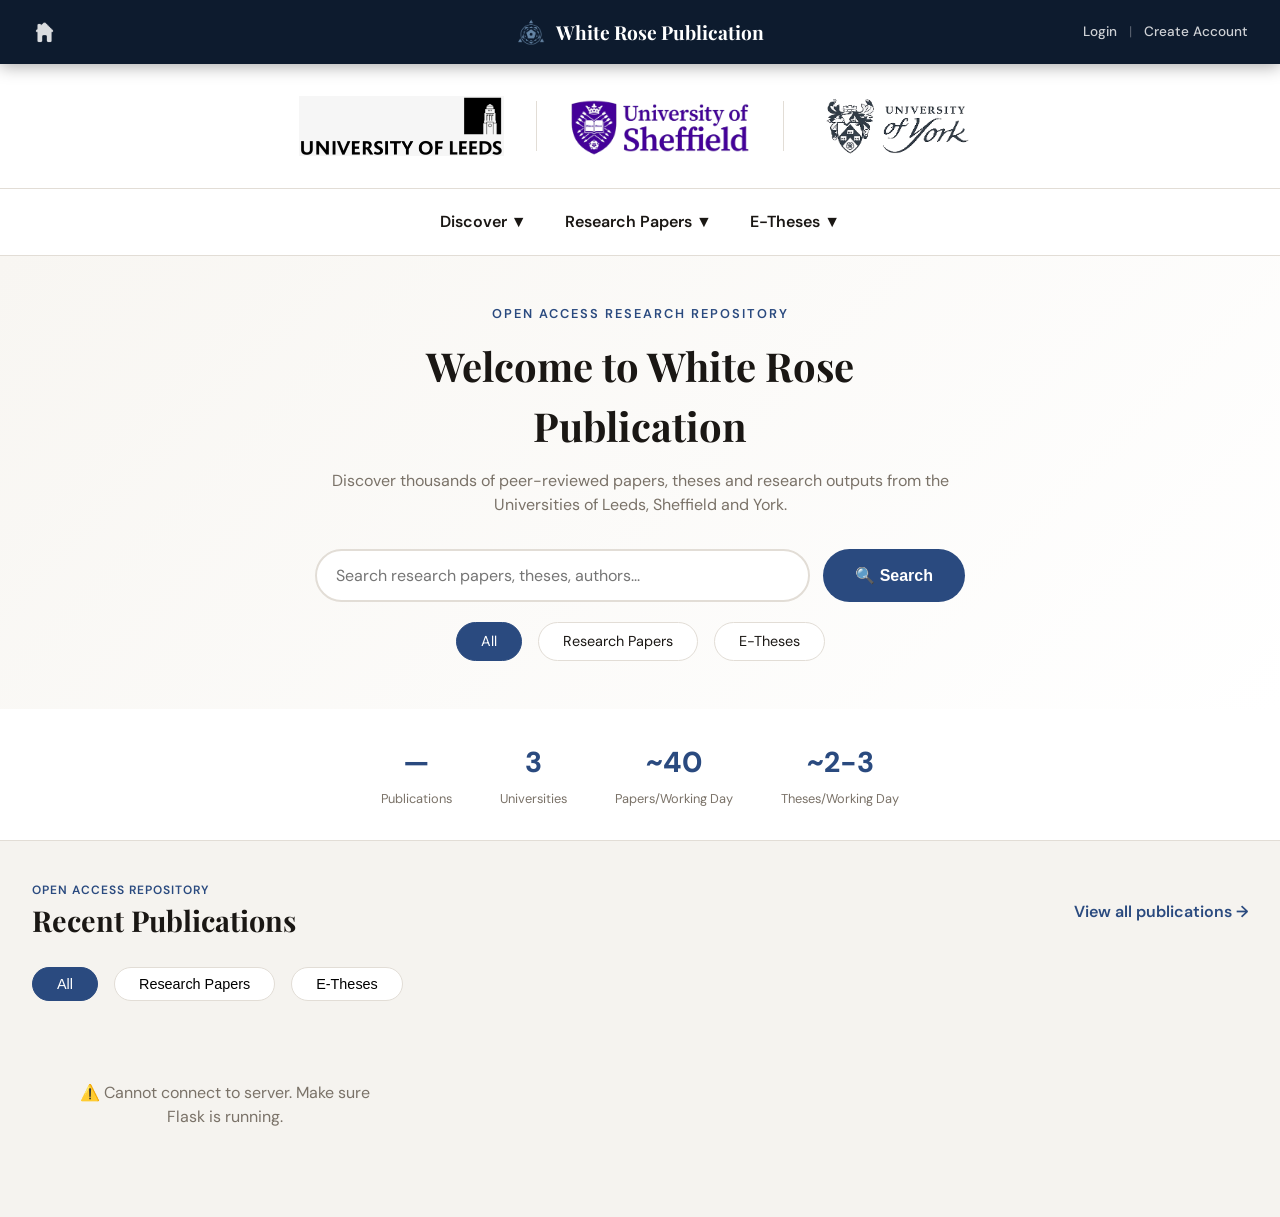
==== commit 220af12b: "Add mobile-responsive CSS while keeping original desktop design" ====
--- a/index.html
+++ b/index.html
@@ -32,7 +32,7 @@
     .top-bar {
       background: #0d1b2e;
       color: #fff;
-      padding: 0 1.5rem;
+      padding: 0 2rem;
       display: flex;
       align-items: center;
       justify-content: space-between;
@@ -41,52 +41,54 @@
       top: 0;
       z-index: 110;
       box-shadow: 0 2px 16px rgba(0,0,0,.35);
-      gap: 0.5rem;
+      gap: 1rem;
     }
     .top-bar .left { display: flex; align-items: center; flex-shrink: 0; }
     .top-bar .left a { display: flex; align-items: center; }
-    .top-bar .left img { width: 24px; opacity: .85; transition: opacity .2s; }
+    .top-bar .left img { width: 25px; opacity: .85; transition: opacity .2s; }
+    .top-bar .left img:hover { opacity: 1; }
     .top-bar .center {
       display: flex;
       align-items: center;
-      gap: .5rem;
+      gap: .65rem;
       position: absolute;
       left: 50%;
       transform: translateX(-50%);
       pointer-events: none;
     }
-    .top-bar .center img { width: 28px; }
+    .top-bar .center img { width: 30px; }
     .brand-name {
       font-family: 'Playfair Display', serif;
-      font-size: 1rem;
+      font-size: 1.2rem;
       font-weight: 700;
       color: #fff;
       white-space: nowrap;
     }
-    .top-bar .right { display: flex; align-items: center; gap: .6rem; flex-shrink: 0; }
+    .top-bar .right { display: flex; align-items: center; gap: .75rem; flex-shrink: 0; }
     .top-bar .right a {
       color: rgba(255,255,255,.8);
       text-decoration: none;
-      font-size: .8rem;
+      font-size: .85rem;
       font-weight: 500;
     }
-    .divider { color: rgba(255,255,255,.3); }
+    .top-bar .right a:hover { color: #fff; }
+    .divider { color: rgba(255,255,255,.3); font-size: .85rem; }
     
     /* University Logos */
     .logos {
       display: flex;
       justify-content: center;
       align-items: center;
-      gap: 1.5rem;
-      padding: 1.5rem;
+      gap: 2rem;
+      padding: 2rem;
+      background: white;
+      border-bottom: 1px solid var(--border);
       flex-wrap: wrap;
-      background: white;
-      border-bottom: 1px solid var(--border);
-    }
-    .logos img { height: 50px; width: auto; object-fit: contain; }
+    }
+    .logos img { height: 60px; width: auto; object-fit: contain; }
     .logo-divider {
       width: 1px;
-      height: 40px;
+      height: 50px;
       background: var(--border);
     }
     
@@ -94,12 +96,12 @@
     .main-nav {
       background: white;
       border-bottom: 1px solid var(--border);
-      padding: 0.5rem 1rem;
+      padding: 0.8rem 1rem;
     }
     .dropdown-container {
       display: flex;
       justify-content: center;
-      gap: 1.5rem;
+      gap: 2rem;
       flex-wrap: wrap;
     }
     .dropdown { position: relative; display: inline-block; }
@@ -107,7 +109,7 @@
       background: transparent;
       border: none;
       font-family: 'DM Sans', sans-serif;
-      font-size: 0.9rem;
+      font-size: 1rem;
       font-weight: 600;
       color: var(--text);
       padding: 0.6rem 0.2rem;
@@ -117,7 +119,7 @@
       display: none;
       position: absolute;
       background: white;
-      min-width: 220px;
+      min-width: 240px;
       box-shadow: var(--shadow);
       border-radius: 8px;
       z-index: 100;
@@ -127,21 +129,21 @@
     .dropdown:hover .dropdown-content { display: block; }
     .dropdown-content a {
       color: var(--text);
-      padding: 0.6rem 1rem;
+      padding: 0.7rem 1rem;
       text-decoration: none;
       display: block;
-      font-size: 0.8rem;
+      font-size: 0.85rem;
     }
     .dropdown-content a:hover { background: var(--accent-lt); }
     
     /* Hero Section */
     .hero {
       text-align: center;
-      padding: 2.5rem 1.5rem;
+      padding: 3rem 2rem;
       background: linear-gradient(135deg, #f8f6f2 0%, #fff 100%);
     }
     .hero-eyebrow {
-      font-size: 0.75rem;
+      font-size: 0.8rem;
       text-transform: uppercase;
       letter-spacing: 2px;
       color: var(--accent);
@@ -149,51 +151,57 @@
     }
     .hero h2 {
       font-family: 'Playfair Display', serif;
-      font-size: 2rem;
-      margin: 0.5rem 0;
+      font-size: 2.5rem;
+      margin: 0.8rem 0;
       color: var(--text);
     }
     .hero-sub {
-      max-width: 600px;
-      margin: 0 auto 1.5rem;
+      max-width: 700px;
+      margin: 0 auto 2rem;
       color: var(--muted);
+      font-size: 1rem;
     }
     .search-bar {
       display: flex;
-      max-width: 600px;
-      margin: 0 auto 1rem;
-      gap: 0.5rem;
+      max-width: 650px;
+      margin: 0 auto 1.2rem;
+      gap: 0.8rem;
     }
     .search-bar input {
       flex: 1;
-      padding: 0.8rem 1rem;
+      padding: 0.9rem 1.2rem;
       border: 2px solid var(--border);
       border-radius: 50px;
       font-size: 1rem;
       outline: none;
-    }
+      font-family: 'DM Sans', sans-serif;
+    }
+    .search-bar input:focus { border-color: var(--accent); }
     .search-bar button {
-      padding: 0.8rem 1.5rem;
+      padding: 0.9rem 2rem;
       background: var(--accent);
       color: white;
       border: none;
       border-radius: 50px;
       cursor: pointer;
       font-weight: 600;
-    }
+      font-size: 1rem;
+      transition: background 0.2s;
+    }
+    .search-bar button:hover { background: #1a3a5f; }
     .search-filters {
       display: flex;
       justify-content: center;
-      gap: 0.8rem;
+      gap: 1rem;
       flex-wrap: wrap;
     }
     .filter-chip {
-      padding: 0.4rem 1.2rem;
+      padding: 0.5rem 1.5rem;
       background: white;
       border: 1px solid var(--border);
       border-radius: 50px;
       cursor: pointer;
-      font-size: 0.85rem;
+      font-size: 0.9rem;
       transition: all 0.2s;
     }
     .filter-chip.active {
@@ -206,21 +214,21 @@
     .stats-bar {
       display: flex;
       justify-content: center;
-      gap: 2rem;
-      padding: 1.5rem;
+      gap: 3rem;
+      padding: 2rem;
       background: white;
       border-bottom: 1px solid var(--border);
       flex-wrap: wrap;
     }
     .stat { text-align: center; }
-    .stat .num { font-size: 1.5rem; font-weight: 800; color: var(--accent); }
-    .stat .lbl { font-size: 0.75rem; color: var(--muted); }
+    .stat .num { font-size: 1.8rem; font-weight: 800; color: var(--accent); }
+    .stat .lbl { font-size: 0.8rem; color: var(--muted); margin-top: 0.3rem; }
     
     /* Publications Section */
     .publications-section {
       max-width: 1400px;
-      margin: 2rem auto;
-      padding: 0 1.5rem;
+      margin: 2.5rem auto;
+      padding: 0 2rem;
     }
     .pub-section-header {
       display: flex;
@@ -231,14 +239,15 @@
       gap: 1rem;
     }
     .pub-eyebrow {
-      font-size: 0.7rem;
+      font-size: 0.75rem;
       text-transform: uppercase;
       color: var(--accent);
       letter-spacing: 1px;
+      font-weight: 600;
     }
     .pub-section-header h2 {
       font-family: 'Playfair Display', serif;
-      font-size: 1.5rem;
+      font-size: 1.8rem;
     }
     .pub-view-all {
       color: var(--accent);
@@ -247,55 +256,60 @@
     }
     .pub-filter-bar {
       display: flex;
-      gap: 0.8rem;
-      margin-bottom: 1.5rem;
+      gap: 1rem;
+      margin-bottom: 2rem;
       flex-wrap: wrap;
     }
     .pub-filter-btn {
-      padding: 0.4rem 1.2rem;
+      padding: 0.5rem 1.5rem;
       background: white;
       border: 1px solid var(--border);
       border-radius: 50px;
       cursor: pointer;
-      font-size: 0.85rem;
+      font-size: 0.9rem;
+      transition: all 0.2s;
     }
     .pub-filter-btn.active {
       background: var(--accent);
       color: white;
+      border-color: var(--accent);
     }
     .pub-grid {
       display: grid;
-      grid-template-columns: repeat(auto-fill, minmax(320px, 1fr));
-      gap: 1.5rem;
+      grid-template-columns: repeat(auto-fill, minmax(340px, 1fr));
+      gap: 1.8rem;
     }
     .pub-card {
       background: white;
       border: 1px solid var(--border);
       border-radius: var(--radius);
-      padding: 1.2rem;
+      padding: 1.5rem;
       transition: all 0.2s;
-    }
-    .pub-card:hover { transform: translateY(-2px); box-shadow: var(--shadow); }
-    .pub-card-top { display: flex; justify-content: space-between; margin-bottom: 0.8rem; }
+      cursor: pointer;
+    }
+    .pub-card:hover { transform: translateY(-3px); box-shadow: var(--shadow); }
+    .pub-card-top { display: flex; justify-content: space-between; margin-bottom: 0.8rem; flex-wrap: wrap; gap: 0.5rem; }
     .pub-type-badge {
       font-size: 0.7rem;
-      padding: 0.2rem 0.6rem;
+      padding: 0.25rem 0.8rem;
       background: var(--accent-lt);
       border-radius: 20px;
       color: var(--accent);
+      font-weight: 600;
     }
     .pub-uni-tag { font-size: 0.7rem; color: var(--muted); }
     .pub-card-title {
       font-family: 'Playfair Display', serif;
-      font-size: 1rem;
-      margin-bottom: 0.5rem;
-    }
-    .pub-card-authors { font-size: 0.75rem; color: var(--muted); margin-bottom: 0.5rem; }
+      font-size: 1.1rem;
+      margin-bottom: 0.6rem;
+      font-weight: 600;
+    }
+    .pub-card-authors { font-size: 0.8rem; color: var(--muted); margin-bottom: 0.6rem; }
     .pub-card-excerpt {
-      font-size: 0.8rem;
+      font-size: 0.85rem;
       color: var(--text);
-      line-height: 1.4;
-      margin-bottom: 0.8rem;
+      line-height: 1.5;
+      margin-bottom: 1rem;
       display: -webkit-box;
       -webkit-line-clamp: 2;
       -webkit-box-orient: vertical;
@@ -305,45 +319,45 @@
       display: flex;
       justify-content: space-between;
       align-items: center;
-      font-size: 0.7rem;
+      font-size: 0.75rem;
       color: var(--muted);
     }
     .pub-save-btn {
       background: none;
       border: none;
-      font-size: 1rem;
+      font-size: 1.1rem;
       cursor: pointer;
       color: var(--muted);
+      margin-right: 0.3rem;
     }
     .pub-save-btn.saved { color: #f5a623; }
     .pub-card-link {
       color: var(--accent);
       text-decoration: none;
       font-weight: 600;
-    }
-    .pub-loading, .pub-empty { text-align: center; padding: 2rem; color: var(--muted); }
+      font-size: 0.8rem;
+    }
+    .pub-loading, .pub-empty { text-align: center; padding: 3rem; color: var(--muted); }
     
     /* ============================================
-       RESPONSIVE DESIGN - All Devices
+       RESPONSIVE DESIGN - Mobile Only
+       Desktop/Laptop design remains UNCHANGED
        ============================================ */
     
     /* Tablet (768px - 1024px) */
     @media (min-width: 768px) and (max-width: 1024px) {
       .pub-grid { grid-template-columns: repeat(2, 1fr); }
-      .hero h2 { font-size: 1.8rem; }
-      .logos img { height: 45px; }
-      .dropdown-container { gap: 1rem; }
+      .hero h2 { font-size: 2rem; }
     }
     
     /* Mobile Landscape (481px - 767px) */
     @media (min-width: 481px) and (max-width: 767px) {
       .pub-grid { grid-template-columns: 1fr; }
-      .hero h2 { font-size: 1.5rem; }
+      .hero h2 { font-size: 1.6rem; }
       .search-bar { flex-direction: column; }
       .search-bar button { width: 100%; }
-      .stats-bar { gap: 1rem; }
-      .stat .num { font-size: 1.2rem; }
-      .logos { gap: 0.8rem; }
+      .stats-bar { gap: 1.5rem; }
+      .logos { gap: 1rem; }
       .logo-divider { display: none; }
       .dropdown-container { flex-direction: column; align-items: center; gap: 0.5rem; }
       .dropbtn { width: 200px; background: var(--accent-lt); border-radius: 8px; padding: 0.5rem; }
@@ -351,44 +365,57 @@
     
     /* Mobile Portrait (up to 480px) */
     @media (max-width: 480px) {
-      .top-bar { padding: 0 0.8rem; }
-      .brand-name { font-size: 0.8rem; }
-      .top-bar .center img { width: 22px; }
+      .top-bar { padding: 0 1rem; }
+      .brand-name { font-size: 0.85rem; }
+      .top-bar .center { position: static; transform: none; }
       .top-bar .right a { font-size: 0.7rem; }
       
-      .logos { gap: 0.5rem; padding: 1rem; }
-      .logos img { height: 35px; }
+      .logos { gap: 0.8rem; padding: 1rem; }
+      .logos img { height: 40px; }
       .logo-divider { display: none; }
       
+      .dropdown-container { flex-direction: column; align-items: center; gap: 0.4rem; }
+      .dropbtn { width: 180px; padding: 0.4rem; font-size: 0.85rem; background: var(--accent-lt); border-radius: 8px; }
+      
       .hero { padding: 1.5rem 1rem; }
-      .hero h2 { font-size: 1.3rem; }
+      .hero h2 { font-size: 1.4rem; }
       .hero-sub { font-size: 0.85rem; }
       .search-bar { flex-direction: column; gap: 0.5rem; }
-      .search-bar input { padding: 0.6rem 1rem; }
-      .search-bar button { width: 100%; padding: 0.6rem; }
-      .filter-chip { padding: 0.3rem 1rem; font-size: 0.75rem; }
+      .search-bar input { padding: 0.7rem 1rem; }
+      .search-bar button { width: 100%; padding: 0.7rem; }
+      .filter-chip { padding: 0.35rem 1.2rem; font-size: 0.8rem; }
       
-      .stats-bar { gap: 0.8rem; padding: 1rem; }
-      .stat .num { font-size: 1rem; }
+      .stats-bar { gap: 1rem; padding: 1rem; }
+      .stat .num { font-size: 1.2rem; }
       .stat .lbl { font-size: 0.65rem; }
       
-      .publications-section { padding: 0 1rem; margin: 1rem auto; }
-      .pub-section-header { flex-direction: column; align-items: flex-start; }
-      .pub-section-header h2 { font-size: 1.2rem; }
+      .publications-section { padding: 0 1rem; margin: 1.5rem auto; }
+      .pub-section-header { flex-direction: column; align-items: flex-start; gap: 0.5rem; }
+      .pub-section-header h2 { font-size: 1.3rem; }
       .pub-filter-bar { gap: 0.5rem; }
-      .pub-filter-btn { padding: 0.3rem 0.8rem; font-size: 0.7rem; }
+      .pub-filter-btn { padding: 0.35rem 1rem; font-size: 0.75rem; }
       .pub-grid { grid-template-columns: 1fr; gap: 1rem; }
       .pub-card { padding: 1rem; }
-      .pub-card-title { font-size: 0.9rem; }
+      .pub-card-title { font-size: 0.95rem; }
       .pub-card-excerpt { font-size: 0.75rem; }
+      .pub-card-authors { font-size: 0.7rem; }
+    }
+    
+    /* Very small phones (under 360px) */
+    @media (max-width: 360px) {
+      .brand-name { font-size: 0.7rem; }
+      .dropbtn { width: 150px; font-size: 0.75rem; }
+      .hero h2 { font-size: 1.2rem; }
+      .filter-chip { padding: 0.25rem 1rem; font-size: 0.7rem; }
+      .pub-card-title { font-size: 0.85rem; }
     }
   </style>
 </head>
 <body>
 
   <header class="top-bar">
-    <div class="left"><a href="index.html"><img src="assets/whitehomesymbol.png" width="25" alt="Home"></a></div>
-    <div class="center"><img src="assets/whiteroselogo.png" width="30" alt="Logo"><span class="brand-name">White Rose Publication</span></div>
+    <div class="left"><a href="index.html"><img src="assets/whitehomesymbol.png" alt="Home"></a></div>
+    <div class="center"><img src="assets/whiteroselogo.png" alt="Logo"><span class="brand-name">White Rose Publication</span></div>
     <div class="right"><a href="#">Login</a><span class="divider">|</span><a href="#">Create Account</a></div>
   </header>
 
@@ -402,9 +429,9 @@
 
   <nav class="main-nav">
     <div class="dropdown-container">
-      <div class="dropdown"><button class="dropbtn">Discover ▼</button><div class="dropdown-content"><a href="#">Research Statistics</a><a href="#">Restricted Items</a></div></div>
-      <div class="dropdown"><button class="dropbtn">Research Papers ▼</button><div class="dropdown-content"><a href="#">About</a><a href="#">FAQs</a><a href="#">Copyright</a><a href="#">Contact</a></div></div>
-      <div class="dropdown"><button class="dropbtn">E-Theses ▼</button><div class="dropdown-content"><a href="#">About</a><a href="#">Deposit</a><a href="#">FAQs</a><a href="#">Contact</a></div></div>
+      <div class="dropdown"><button class="dropbtn">Discover ▼</button><div class="dropdown-content"><a href="#">Research Statistics</a><a href="#">Restricted Items & Requesting</a></div></div>
+      <div class="dropdown"><button class="dropbtn">Research Papers ▼</button><div class="dropdown-content"><a href="#">About</a><a href="#">FAQs</a><a href="#">Copyright, Licence and Reuse Information</a><a href="#">Privacy and Data Protection</a><a href="#">Takedown Policy</a><a href="#">Information for Depositors</a><a href="#">Contact</a><a href="#">Accessibility</a></div></div>
+      <div class="dropdown"><button class="dropbtn">E-Theses ▼</button><div class="dropdown-content"><a href="#">About</a><a href="#">Deposit</a><a href="#">FAQs</a><a href="#">Copyright and Reuse Information</a><a href="#">Privacy and Data Protection</a><a href="#">Takedown Policy</a><a href="#">Other Sources of E-Theses</a><a href="#">Contact</a><a href="#">Accessibility</a></div></div>
     </div>
   </nav>
 
@@ -426,8 +453,8 @@
   <div class="stats-bar">
     <div class="stat"><div class="num" id="stat-total">—</div><div class="lbl">Publications</div></div>
     <div class="stat"><div class="num" id="stat-unis">3</div><div class="lbl">Universities</div></div>
-    <div class="stat"><div class="num" id="stat-papers">~40</div><div class="lbl">Papers/Day</div></div>
-    <div class="stat"><div class="num" id="stat-theses">~2-3</div><div class="lbl">Theses/Day</div></div>
+    <div class="stat"><div class="num" id="stat-papers">~40</div><div class="lbl">Papers/Working Day</div></div>
+    <div class="stat"><div class="num" id="stat-theses">~2-3</div><div class="lbl">Theses/Working Day</div></div>
   </div>
 
   <section class="publications-section">
@@ -464,7 +491,8 @@
     function renderCard(pub) {
       const saved = getSaved();
       const isSaved = saved.includes(pub.id || pub.title);
-      return `<article class="pub-card"><div class="pub-card-top"><span class="pub-type-badge">${pub.type === 'article' ? 'Journal Article' : pub.type === 'thesis' ? 'Thesis' : 'Publication'}</span><span class="pub-uni-tag">${pub.institution || ''}</span></div><h3 class="pub-card-title">${pub.title || 'Untitled'}</h3>${pub.authors ? `<p class="pub-card-authors">${pub.authors}</p>` : ''}${pub.description ? `<p class="pub-card-excerpt">${pub.description}</p>` : ''}<div class="pub-card-footer"><span><button class="pub-save-btn ${isSaved ? 'saved' : ''}" onclick="toggleSave(this, '${(pub.id || pub.title).replace(/'/g, "\\'")}')">${isSaved ? '★' : '☆'}</button> 📅 ${pub.date_display || ''}</span><a href="${pub.url || '#'}" target="_blank" class="pub-card-link">Read more →</a></div></article>`;
+      const pubType = pub.type === 'article' ? 'Journal Article' : pub.type === 'thesis' ? 'Thesis' : 'Publication';
+      return `<article class="pub-card"><div class="pub-card-top"><span class="pub-type-badge">${pubType}</span><span class="pub-uni-tag">${pub.institution || ''}</span></div><h3 class="pub-card-title">${pub.title || 'Untitled'}</h3>${pub.authors ? `<p class="pub-card-authors">${pub.authors}</p>` : ''}${pub.description ? `<p class="pub-card-excerpt">${pub.description}</p>` : ''}<div class="pub-card-footer"><span><button class="pub-save-btn ${isSaved ? 'saved' : ''}" onclick="toggleSave(this, '${(pub.id || pub.title).replace(/'/g, "\\'")}')">${isSaved ? '★' : '☆'}</button> 📅 ${pub.date_display || ''}</span><a href="${pub.url || '#'}" target="_blank" class="pub-card-link">Read more →</a></div></article>`;
     }
 
     function renderGrid(filter) {
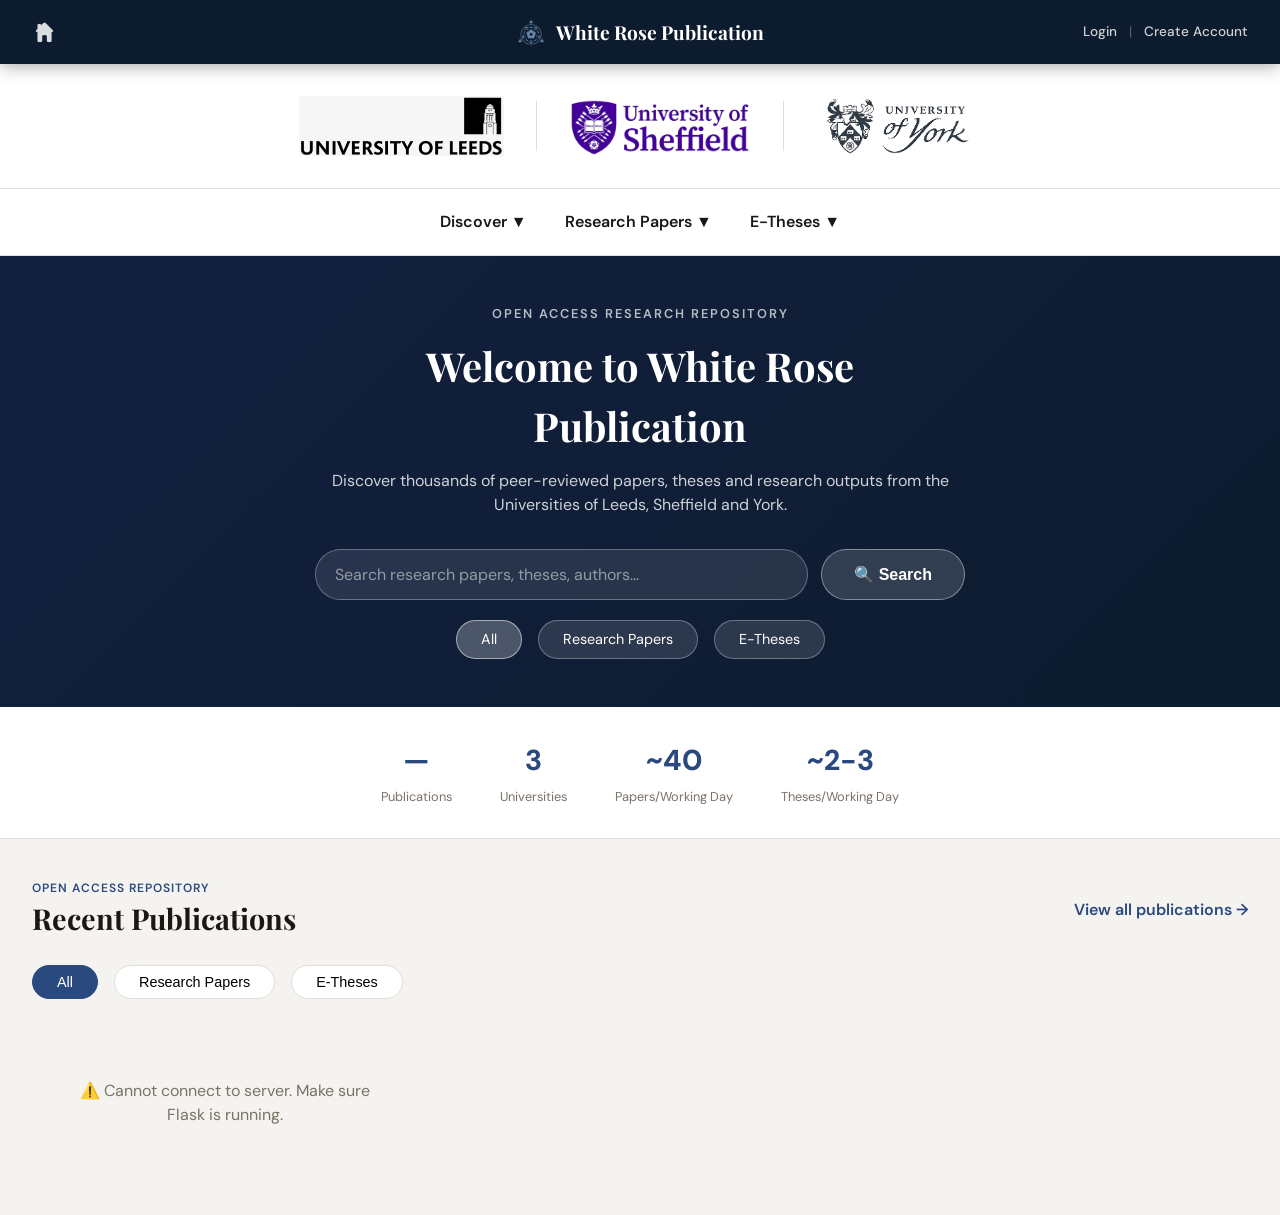
==== commit 8ded67a4: "fix interface colour" ====
--- a/index.html
+++ b/index.html
@@ -16,6 +16,8 @@
       --muted: #7a7268;
       --accent: #2a4a7f;
       --accent-lt: #eef1f8;
+      --dark-bg: #0d1b2e;
+      --navy-dark: #122040;
       --shadow: 0 2px 12px rgba(0,0,0,.07);
       --radius: 12px;
     }
@@ -28,7 +30,7 @@
       line-height: 1.5;
     }
     
-    /* Header */
+    /* Header - Dark Blue (matching result.html) */
     .top-bar {
       background: #0d1b2e;
       color: #fff;
@@ -74,7 +76,7 @@
     .top-bar .right a:hover { color: #fff; }
     .divider { color: rgba(255,255,255,.3); font-size: .85rem; }
     
-    /* University Logos */
+    /* University Logos - White background */
     .logos {
       display: flex;
       justify-content: center;
@@ -92,7 +94,7 @@
       background: var(--border);
     }
     
-    /* Navigation Dropdowns */
+    /* Navigation Dropdowns - White background */
     .main-nav {
       background: white;
       border-bottom: 1px solid var(--border);
@@ -136,29 +138,30 @@
     }
     .dropdown-content a:hover { background: var(--accent-lt); }
     
-    /* Hero Section */
+    /* Hero Section - with dark blue background like result.html search row */
     .hero {
       text-align: center;
       padding: 3rem 2rem;
-      background: linear-gradient(135deg, #f8f6f2 0%, #fff 100%);
+      background: linear-gradient(135deg, #122040 0%, #0d1b2e 100%);
+      color: white;
     }
     .hero-eyebrow {
       font-size: 0.8rem;
       text-transform: uppercase;
       letter-spacing: 2px;
-      color: var(--accent);
+      color: rgba(255,255,255,.7);
       font-weight: 600;
     }
     .hero h2 {
       font-family: 'Playfair Display', serif;
       font-size: 2.5rem;
       margin: 0.8rem 0;
-      color: var(--text);
+      color: white;
     }
     .hero-sub {
       max-width: 700px;
       margin: 0 auto 2rem;
-      color: var(--muted);
+      color: rgba(255,255,255,.8);
       font-size: 1rem;
     }
     .search-bar {
@@ -170,25 +173,28 @@
     .search-bar input {
       flex: 1;
       padding: 0.9rem 1.2rem;
-      border: 2px solid var(--border);
+      border: 1px solid rgba(255,255,255,.3);
       border-radius: 50px;
       font-size: 1rem;
       outline: none;
       font-family: 'DM Sans', sans-serif;
-    }
-    .search-bar input:focus { border-color: var(--accent); }
+      background: rgba(255,255,255,.1);
+      color: white;
+    }
+    .search-bar input::placeholder { color: rgba(255,255,255,.5); }
+    .search-bar input:focus { background: rgba(255,255,255,.2); border-color: rgba(255,255,255,.5); }
     .search-bar button {
       padding: 0.9rem 2rem;
-      background: var(--accent);
+      background: rgba(255,255,255,.15);
       color: white;
-      border: none;
+      border: 1px solid rgba(255,255,255,.4);
       border-radius: 50px;
       cursor: pointer;
       font-weight: 600;
       font-size: 1rem;
       transition: background 0.2s;
     }
-    .search-bar button:hover { background: #1a3a5f; }
+    .search-bar button:hover { background: rgba(255,255,255,.25); }
     .search-filters {
       display: flex;
       justify-content: center;
@@ -197,20 +203,21 @@
     }
     .filter-chip {
       padding: 0.5rem 1.5rem;
-      background: white;
-      border: 1px solid var(--border);
+      background: rgba(255,255,255,.12);
+      border: 1px solid rgba(255,255,255,.3);
       border-radius: 50px;
       cursor: pointer;
       font-size: 0.9rem;
+      color: white;
       transition: all 0.2s;
     }
     .filter-chip.active {
-      background: var(--accent);
-      color: white;
-      border-color: var(--accent);
-    }
-    
-    /* Stats Bar */
+      background: rgba(255,255,255,.25);
+      border-color: rgba(255,255,255,.5);
+    }
+    .filter-chip:hover { background: rgba(255,255,255,.2); }
+    
+    /* Stats Bar - White background */
     .stats-bar {
       display: flex;
       justify-content: center;
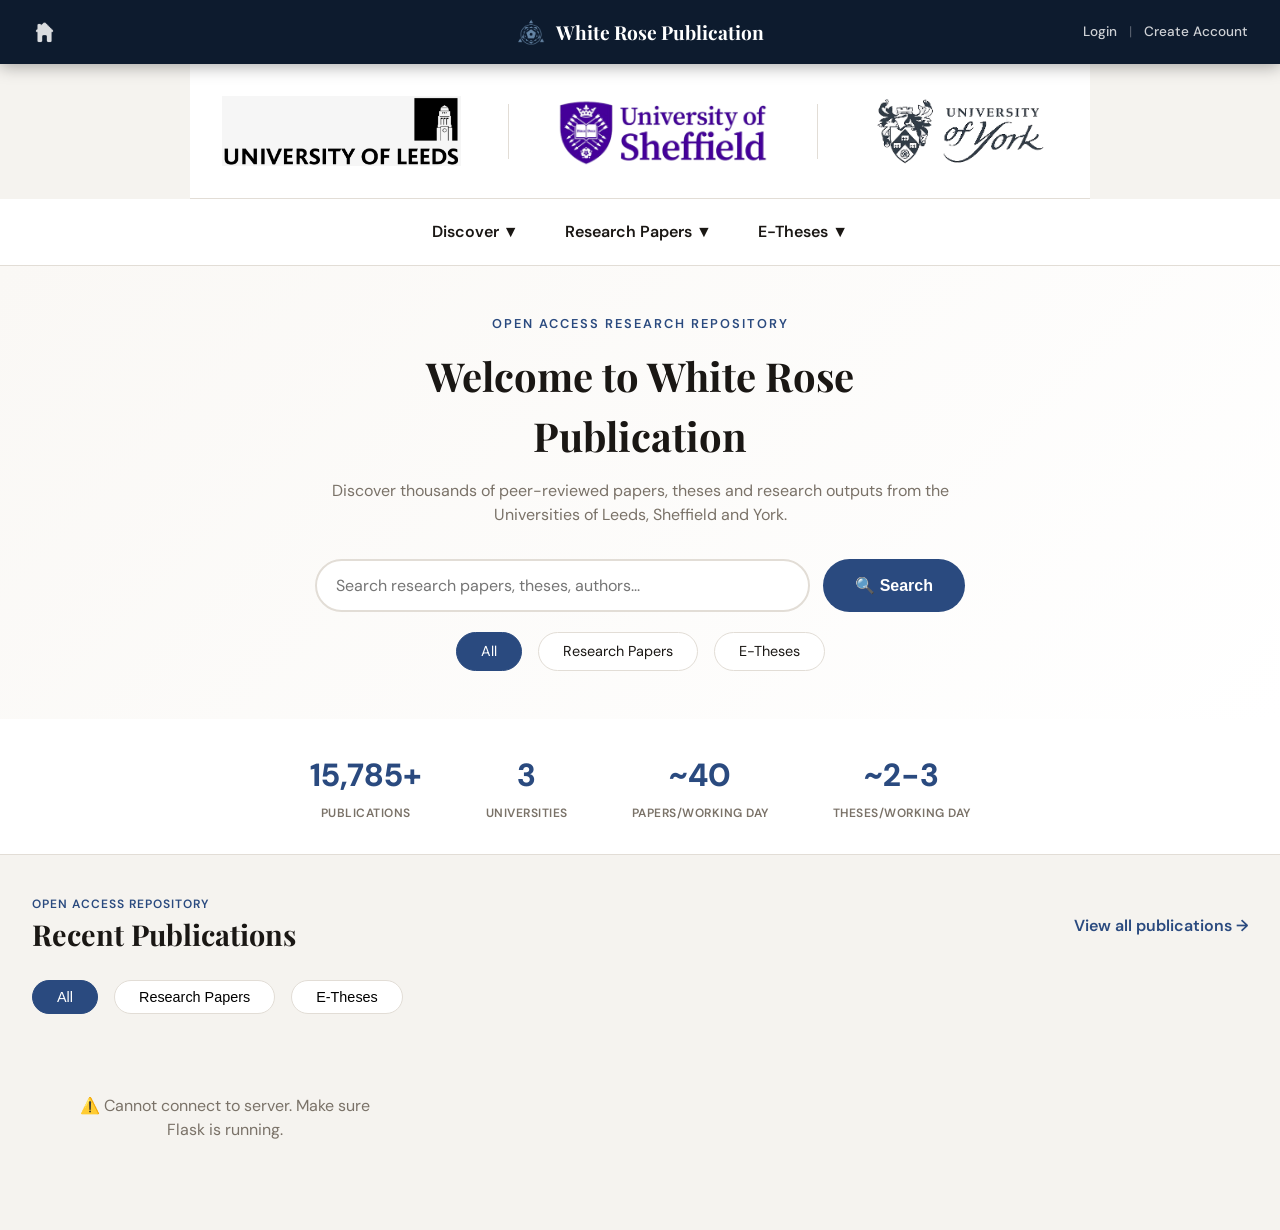
==== commit b06f11f3: "last fix interface" ====
--- a/index.html
+++ b/index.html
@@ -16,8 +16,6 @@
       --muted: #7a7268;
       --accent: #2a4a7f;
       --accent-lt: #eef1f8;
-      --dark-bg: #0d1b2e;
-      --navy-dark: #122040;
       --shadow: 0 2px 12px rgba(0,0,0,.07);
       --radius: 12px;
     }
@@ -30,7 +28,7 @@
       line-height: 1.5;
     }
     
-    /* Header - Dark Blue (matching result.html) */
+    /* Header - Dark Blue */
     .top-bar {
       background: #0d1b2e;
       color: #fff;
@@ -43,10 +41,9 @@
       top: 0;
       z-index: 110;
       box-shadow: 0 2px 16px rgba(0,0,0,.35);
-      gap: 1rem;
     }
     .top-bar .left { display: flex; align-items: center; flex-shrink: 0; }
-    .top-bar .left a { display: flex; align-items: center; }
+    .top-bar .left a { display: flex; align-items: center; text-decoration: none; }
     .top-bar .left img { width: 25px; opacity: .85; transition: opacity .2s; }
     .top-bar .left img:hover { opacity: 1; }
     .top-bar .center {
@@ -76,25 +73,33 @@
     .top-bar .right a:hover { color: #fff; }
     .divider { color: rgba(255,255,255,.3); font-size: .85rem; }
     
-    /* University Logos - White background */
+    /* University Logos - SCATTERED SPACING like original */
     .logos {
       display: flex;
-      justify-content: center;
+      justify-content: space-between;
       align-items: center;
+      max-width: 900px;
+      margin: 0 auto;
+      padding: 2rem;
+      background: white;
+      border-bottom: 1px solid var(--border);
       gap: 2rem;
-      padding: 2rem;
-      background: white;
-      border-bottom: 1px solid var(--border);
-      flex-wrap: wrap;
-    }
-    .logos img { height: 60px; width: auto; object-fit: contain; }
+    }
+    .logos img { 
+      height: 70px; 
+      width: auto; 
+      object-fit: contain;
+      filter: grayscale(0%);
+      transition: transform 0.2s;
+    }
+    .logos img:hover { transform: scale(1.02); }
     .logo-divider {
       width: 1px;
-      height: 50px;
+      height: 55px;
       background: var(--border);
     }
     
-    /* Navigation Dropdowns - White background */
+    /* Navigation Dropdowns */
     .main-nav {
       background: white;
       border-bottom: 1px solid var(--border);
@@ -103,7 +108,7 @@
     .dropdown-container {
       display: flex;
       justify-content: center;
-      gap: 2rem;
+      gap: 2.5rem;
       flex-wrap: wrap;
     }
     .dropdown { position: relative; display: inline-block; }
@@ -138,30 +143,29 @@
     }
     .dropdown-content a:hover { background: var(--accent-lt); }
     
-    /* Hero Section - with dark blue background like result.html search row */
+    /* Hero Section - ORIGINAL LIGHT DESIGN */
     .hero {
       text-align: center;
       padding: 3rem 2rem;
-      background: linear-gradient(135deg, #122040 0%, #0d1b2e 100%);
-      color: white;
+      background: linear-gradient(135deg, #faf8f5 0%, #ffffff 100%);
     }
     .hero-eyebrow {
       font-size: 0.8rem;
       text-transform: uppercase;
       letter-spacing: 2px;
-      color: rgba(255,255,255,.7);
+      color: var(--accent);
       font-weight: 600;
     }
     .hero h2 {
       font-family: 'Playfair Display', serif;
       font-size: 2.5rem;
       margin: 0.8rem 0;
-      color: white;
+      color: var(--text);
     }
     .hero-sub {
       max-width: 700px;
       margin: 0 auto 2rem;
-      color: rgba(255,255,255,.8);
+      color: var(--muted);
       font-size: 1rem;
     }
     .search-bar {
@@ -173,28 +177,27 @@
     .search-bar input {
       flex: 1;
       padding: 0.9rem 1.2rem;
-      border: 1px solid rgba(255,255,255,.3);
+      border: 2px solid var(--border);
       border-radius: 50px;
       font-size: 1rem;
       outline: none;
       font-family: 'DM Sans', sans-serif;
-      background: rgba(255,255,255,.1);
-      color: white;
-    }
-    .search-bar input::placeholder { color: rgba(255,255,255,.5); }
-    .search-bar input:focus { background: rgba(255,255,255,.2); border-color: rgba(255,255,255,.5); }
+      background: white;
+      color: var(--text);
+    }
+    .search-bar input:focus { border-color: var(--accent); }
     .search-bar button {
       padding: 0.9rem 2rem;
-      background: rgba(255,255,255,.15);
+      background: var(--accent);
       color: white;
-      border: 1px solid rgba(255,255,255,.4);
+      border: none;
       border-radius: 50px;
       cursor: pointer;
       font-weight: 600;
       font-size: 1rem;
       transition: background 0.2s;
     }
-    .search-bar button:hover { background: rgba(255,255,255,.25); }
+    .search-bar button:hover { background: #1a3a5f; }
     .search-filters {
       display: flex;
       justify-content: center;
@@ -203,33 +206,45 @@
     }
     .filter-chip {
       padding: 0.5rem 1.5rem;
-      background: rgba(255,255,255,.12);
-      border: 1px solid rgba(255,255,255,.3);
+      background: white;
+      border: 1px solid var(--border);
       border-radius: 50px;
       cursor: pointer;
       font-size: 0.9rem;
+      color: var(--text);
+      transition: all 0.2s;
+    }
+    .filter-chip.active {
+      background: var(--accent);
       color: white;
-      transition: all 0.2s;
-    }
-    .filter-chip.active {
-      background: rgba(255,255,255,.25);
-      border-color: rgba(255,255,255,.5);
-    }
-    .filter-chip:hover { background: rgba(255,255,255,.2); }
-    
-    /* Stats Bar - White background */
+      border-color: var(--accent);
+    }
+    
+    /* Stats Bar - ORIGINAL STYLE with ALL CAPS LABELS */
     .stats-bar {
       display: flex;
       justify-content: center;
-      gap: 3rem;
+      gap: 4rem;
       padding: 2rem;
       background: white;
       border-bottom: 1px solid var(--border);
       flex-wrap: wrap;
     }
     .stat { text-align: center; }
-    .stat .num { font-size: 1.8rem; font-weight: 800; color: var(--accent); }
-    .stat .lbl { font-size: 0.8rem; color: var(--muted); margin-top: 0.3rem; }
+    .stat .num { 
+      font-size: 2rem; 
+      font-weight: 800; 
+      color: var(--accent);
+      font-family: 'DM Sans', sans-serif;
+    }
+    .stat .lbl { 
+      font-size: 0.75rem; 
+      color: var(--muted); 
+      margin-top: 0.3rem;
+      letter-spacing: 0.5px;
+      text-transform: uppercase;
+      font-weight: 600;
+    }
     
     /* Publications Section */
     .publications-section {
@@ -347,14 +362,17 @@
     .pub-loading, .pub-empty { text-align: center; padding: 3rem; color: var(--muted); }
     
     /* ============================================
-       RESPONSIVE DESIGN - Mobile Only
-       Desktop/Laptop design remains UNCHANGED
+       RESPONSIVE DESIGN - MOBILE FRIENDLY
        ============================================ */
     
     /* Tablet (768px - 1024px) */
     @media (min-width: 768px) and (max-width: 1024px) {
       .pub-grid { grid-template-columns: repeat(2, 1fr); }
       .hero h2 { font-size: 2rem; }
+      .logos { max-width: 90%; gap: 1.5rem; }
+      .logos img { height: 55px; }
+      .stats-bar { gap: 2rem; }
+      .stat .num { font-size: 1.8rem; }
     }
     
     /* Mobile Landscape (481px - 767px) */
@@ -364,10 +382,16 @@
       .search-bar { flex-direction: column; }
       .search-bar button { width: 100%; }
       .stats-bar { gap: 1.5rem; }
-      .logos { gap: 1rem; }
+      .logos { 
+        justify-content: center; 
+        gap: 1.5rem; 
+        flex-wrap: wrap;
+      }
+      .logos img { height: 45px; }
       .logo-divider { display: none; }
       .dropdown-container { flex-direction: column; align-items: center; gap: 0.5rem; }
       .dropbtn { width: 200px; background: var(--accent-lt); border-radius: 8px; padding: 0.5rem; }
+      .stat .num { font-size: 1.5rem; }
     }
     
     /* Mobile Portrait (up to 480px) */
@@ -377,7 +401,12 @@
       .top-bar .center { position: static; transform: none; }
       .top-bar .right a { font-size: 0.7rem; }
       
-      .logos { gap: 0.8rem; padding: 1rem; }
+      .logos { 
+        justify-content: center; 
+        gap: 1rem; 
+        padding: 1rem;
+        flex-wrap: wrap;
+      }
       .logos img { height: 40px; }
       .logo-divider { display: none; }
       
@@ -393,7 +422,7 @@
       .filter-chip { padding: 0.35rem 1.2rem; font-size: 0.8rem; }
       
       .stats-bar { gap: 1rem; padding: 1rem; }
-      .stat .num { font-size: 1.2rem; }
+      .stat .num { font-size: 1.3rem; }
       .stat .lbl { font-size: 0.65rem; }
       
       .publications-section { padding: 0 1rem; margin: 1.5rem auto; }
@@ -405,7 +434,6 @@
       .pub-card { padding: 1rem; }
       .pub-card-title { font-size: 0.95rem; }
       .pub-card-excerpt { font-size: 0.75rem; }
-      .pub-card-authors { font-size: 0.7rem; }
     }
     
     /* Very small phones (under 360px) */
@@ -414,7 +442,7 @@
       .dropbtn { width: 150px; font-size: 0.75rem; }
       .hero h2 { font-size: 1.2rem; }
       .filter-chip { padding: 0.25rem 1rem; font-size: 0.7rem; }
-      .pub-card-title { font-size: 0.85rem; }
+      .stat .num { font-size: 1.1rem; }
     }
   </style>
 </head>
@@ -458,10 +486,10 @@
   </section>
 
   <div class="stats-bar">
-    <div class="stat"><div class="num" id="stat-total">—</div><div class="lbl">Publications</div></div>
-    <div class="stat"><div class="num" id="stat-unis">3</div><div class="lbl">Universities</div></div>
-    <div class="stat"><div class="num" id="stat-papers">~40</div><div class="lbl">Papers/Working Day</div></div>
-    <div class="stat"><div class="num" id="stat-theses">~2-3</div><div class="lbl">Theses/Working Day</div></div>
+    <div class="stat"><div class="num" id="stat-total">—</div><div class="lbl">PUBLICATIONS</div></div>
+    <div class="stat"><div class="num" id="stat-unis">3</div><div class="lbl">UNIVERSITIES</div></div>
+    <div class="stat"><div class="num" id="stat-papers">~40</div><div class="lbl">PAPERS/WORKING DAY</div></div>
+    <div class="stat"><div class="num" id="stat-theses">~2-3</div><div class="lbl">THESES/WORKING DAY</div></div>
   </div>
 
   <section class="publications-section">
@@ -490,7 +518,15 @@
       setSaved(saved);
     }
 
-    fetch(`${API}/api/stats`).then(r => r.json()).then(data => { document.getElementById('stat-total').textContent = Number(data.total).toLocaleString() + '+'; }).catch(() => {});
+    // Fetch stats from API
+    fetch(`${API}/api/stats`)
+      .then(r => { if (!r.ok) throw new Error(); return r.json(); })
+      .then(data => {
+        document.getElementById('stat-total').textContent = Number(data.total).toLocaleString() + '+';
+      })
+      .catch(() => { 
+        document.getElementById('stat-total').textContent = '15,785+';
+      });
 
     let currentFilter = 'all';
     let allRecent = [];
@@ -509,7 +545,10 @@
       grid.innerHTML = pubs.map(renderCard).join('');
     }
 
-    fetch(`${API}/api/recent?limit=12`).then(r => r.json()).then(data => { allRecent = data; renderGrid(currentFilter); }).catch(() => { document.getElementById('pubGrid').innerHTML = '<div class="pub-empty">⚠️ Cannot connect to server. Make sure Flask is running.</div>'; });
+    fetch(`${API}/api/recent?limit=12`)
+      .then(r => { if (!r.ok) throw new Error(); return r.json(); })
+      .then(data => { allRecent = data; renderGrid(currentFilter); })
+      .catch(() => { document.getElementById('pubGrid').innerHTML = '<div class="pub-empty">⚠️ Cannot connect to server. Make sure Flask is running.</div>'; });
 
     document.querySelectorAll('.pub-filter-btn').forEach(btn => { btn.addEventListener('click', () => { document.querySelectorAll('.pub-filter-btn').forEach(b => b.classList.remove('active')); btn.classList.add('active'); currentFilter = btn.dataset.filter; renderGrid(currentFilter); }); });
 
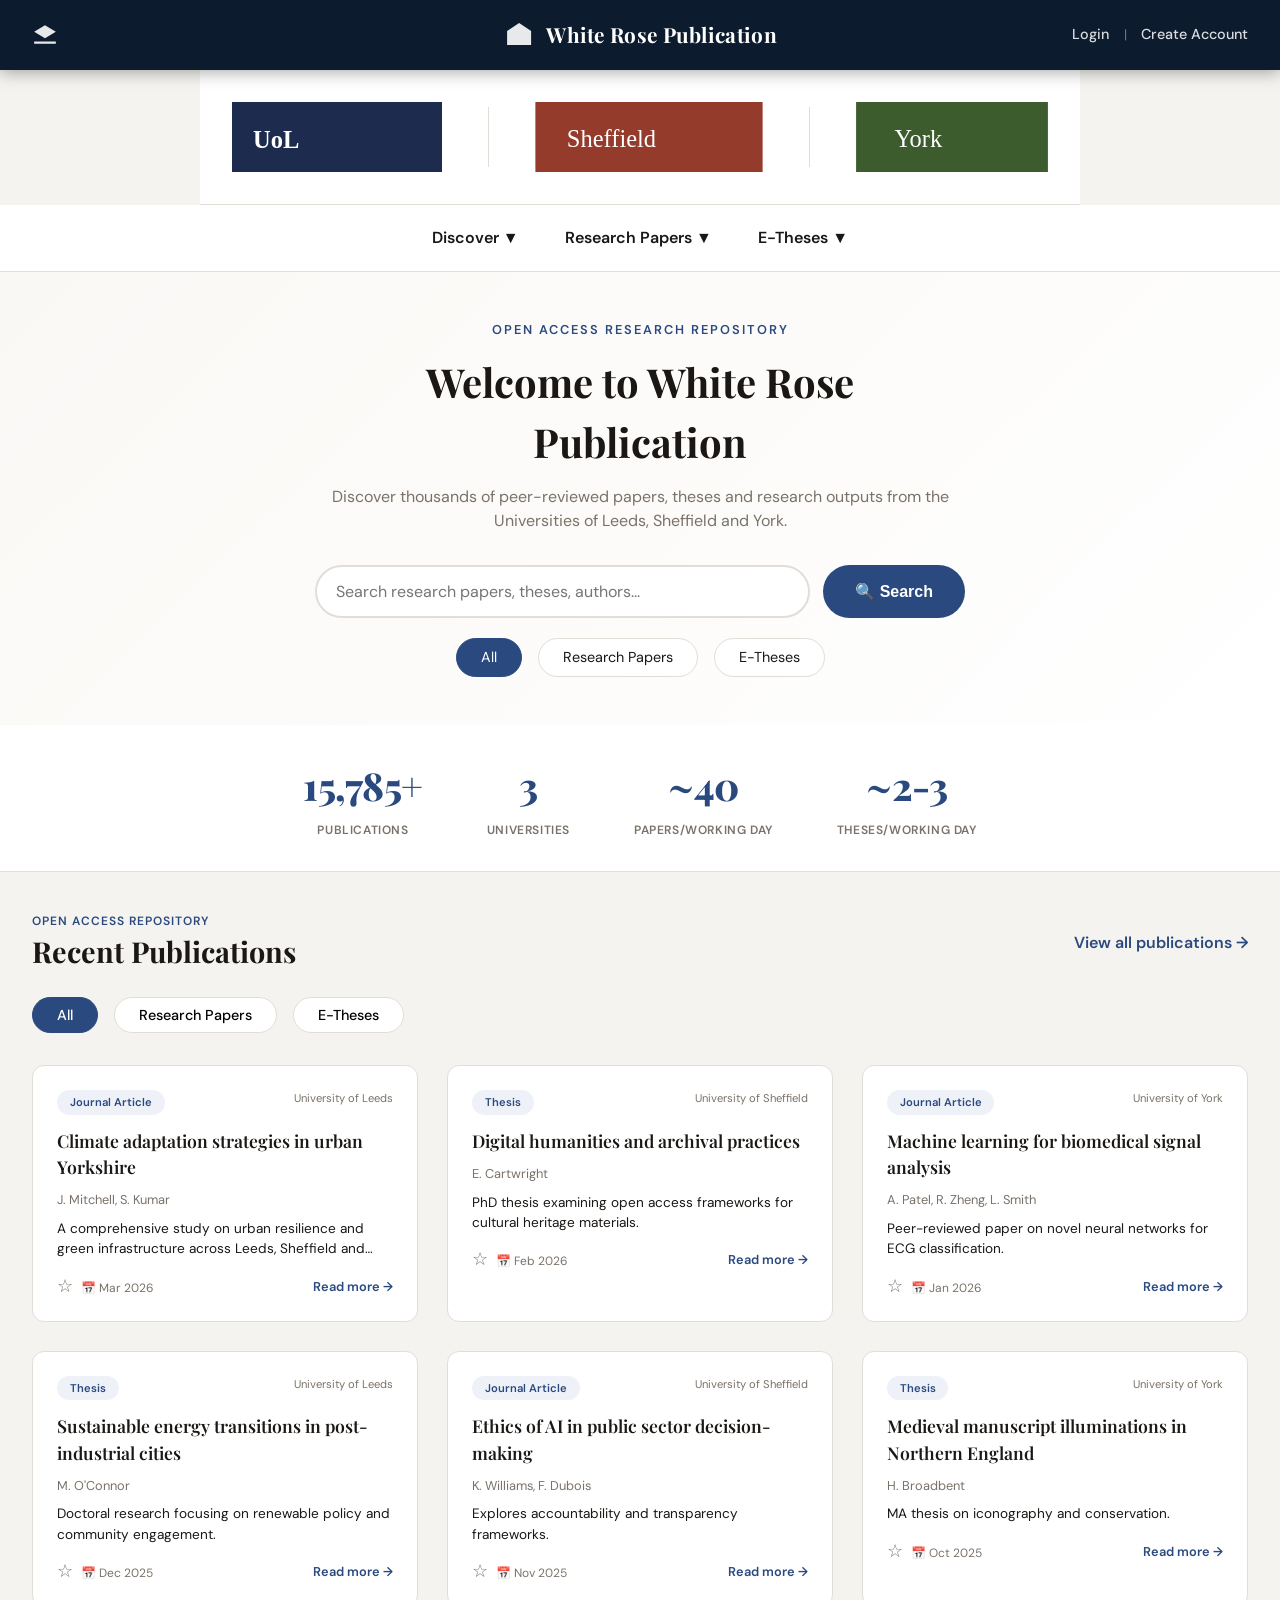
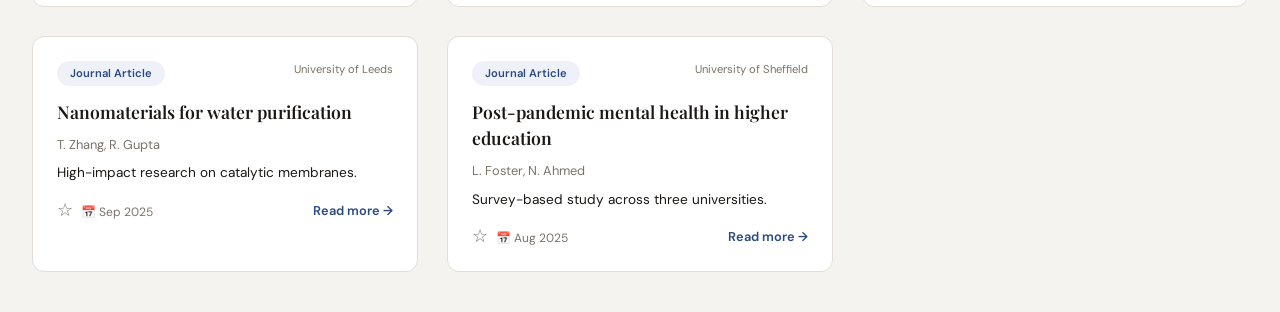
==== commit b254145c: "fix colour" ====
--- a/index.html
+++ b/index.html
@@ -4,9 +4,13 @@
   <meta charset="UTF-8" />
   <meta name="viewport" content="width=device-width, initial-scale=1.0, user-scalable=yes, viewport-fit=cover" />
   <title>White Rose Publication</title>
-  <link href="https://fonts.googleapis.com/css2?family=Playfair+Display:wght@400;600;700&family=DM+Sans:wght@300;400;500;600&display=swap" rel="stylesheet">
+  <link href="https://fonts.googleapis.com/css2?family=Playfair+Display:wght@400;500;600;700;800;900&family=DM+Sans:wght@300;400;500;600;700&display=swap" rel="stylesheet">
   <style>
-    * { margin: 0; padding: 0; box-sizing: border-box; }
+    * {
+      margin: 0;
+      padding: 0;
+      box-sizing: border-box;
+    }
     
     :root {
       --bg: #f5f3ef;
@@ -18,6 +22,7 @@
       --accent-lt: #eef1f8;
       --shadow: 0 2px 12px rgba(0,0,0,.07);
       --radius: 12px;
+      --dark-header: #0d1b2e;   /* exact dark blue as picture */
     }
     
     body {
@@ -28,15 +33,15 @@
       line-height: 1.5;
     }
     
-    /* Header - Dark Blue */
+    /* ========== DARK BLUE HEADER (EXACT) ========== */
     .top-bar {
-      background: #0d1b2e;
+      background: var(--dark-header);
       color: #fff;
       padding: 0 2rem;
       display: flex;
       align-items: center;
       justify-content: space-between;
-      height: 64px;
+      height: 70px;
       position: sticky;
       top: 0;
       z-index: 110;
@@ -44,43 +49,46 @@
     }
     .top-bar .left { display: flex; align-items: center; flex-shrink: 0; }
     .top-bar .left a { display: flex; align-items: center; text-decoration: none; }
-    .top-bar .left img { width: 25px; opacity: .85; transition: opacity .2s; }
+    /* placeholder icon – using svg fallback but keeps style */
+    .top-bar .left img { width: 26px; opacity: .9; transition: opacity .2s; filter: brightness(0) invert(1); }
     .top-bar .left img:hover { opacity: 1; }
     .top-bar .center {
       display: flex;
       align-items: center;
-      gap: .65rem;
+      gap: 0.7rem;
       position: absolute;
       left: 50%;
       transform: translateX(-50%);
       pointer-events: none;
     }
-    .top-bar .center img { width: 30px; }
+    .top-bar .center img { width: 32px; filter: brightness(0) invert(1); }
     .brand-name {
       font-family: 'Playfair Display', serif;
-      font-size: 1.2rem;
+      font-size: 1.3rem;
       font-weight: 700;
       color: #fff;
       white-space: nowrap;
-    }
-    .top-bar .right { display: flex; align-items: center; gap: .75rem; flex-shrink: 0; }
+      letter-spacing: 0.3px;
+    }
+    .top-bar .right { display: flex; align-items: center; gap: 0.9rem; flex-shrink: 0; }
     .top-bar .right a {
-      color: rgba(255,255,255,.8);
+      color: rgba(255,255,255,.85);
       text-decoration: none;
-      font-size: .85rem;
+      font-size: 0.9rem;
       font-weight: 500;
+      font-family: 'DM Sans', sans-serif;
     }
     .top-bar .right a:hover { color: #fff; }
-    .divider { color: rgba(255,255,255,.3); font-size: .85rem; }
-    
-    /* University Logos - SCATTERED SPACING like original */
+    .divider { color: rgba(255,255,255,.4); font-size: 0.85rem; }
+    
+    /* ========== UNIVERSITY LOGOS — EXACTLY LIKE PICTURE (spaced out, centered, dividers) ========== */
     .logos {
       display: flex;
       justify-content: space-between;
       align-items: center;
-      max-width: 900px;
+      max-width: 880px;
       margin: 0 auto;
-      padding: 2rem;
+      padding: 2rem 2rem;
       background: white;
       border-bottom: 1px solid var(--border);
       gap: 2rem;
@@ -90,16 +98,16 @@
       width: auto; 
       object-fit: contain;
       filter: grayscale(0%);
-      transition: transform 0.2s;
+      transition: transform 0.2s ease;
     }
     .logos img:hover { transform: scale(1.02); }
     .logo-divider {
       width: 1px;
-      height: 55px;
+      height: 60px;
       background: var(--border);
     }
     
-    /* Navigation Dropdowns */
+    /* ========== NAVIGATION DROPDOWNS (preserved exactly) ========== */
     .main-nav {
       background: white;
       border-bottom: 1px solid var(--border);
@@ -143,7 +151,7 @@
     }
     .dropdown-content a:hover { background: var(--accent-lt); }
     
-    /* Hero Section - ORIGINAL LIGHT DESIGN */
+    /* ========== HERO (light background, no change) ========== */
     .hero {
       text-align: center;
       padding: 3rem 2rem;
@@ -183,7 +191,6 @@
       outline: none;
       font-family: 'DM Sans', sans-serif;
       background: white;
-      color: var(--text);
     }
     .search-bar input:focus { border-color: var(--accent); }
     .search-bar button {
@@ -220,33 +227,35 @@
       border-color: var(--accent);
     }
     
-    /* Stats Bar - ORIGINAL STYLE with ALL CAPS LABELS */
+    /* ========== STATS BAR — PLAYFAIR FONT + EXACT NUMERIC STYLE ========== */
     .stats-bar {
       display: flex;
       justify-content: center;
       gap: 4rem;
-      padding: 2rem;
+      padding: 2rem 2rem;
       background: white;
       border-bottom: 1px solid var(--border);
       flex-wrap: wrap;
     }
     .stat { text-align: center; }
     .stat .num { 
-      font-size: 2rem; 
+      font-family: 'Playfair Display', serif;
+      font-size: 2.4rem; 
       font-weight: 800; 
       color: var(--accent);
+      letter-spacing: -0.5px;
+    }
+    .stat .lbl { 
       font-family: 'DM Sans', sans-serif;
-    }
-    .stat .lbl { 
       font-size: 0.75rem; 
       color: var(--muted); 
-      margin-top: 0.3rem;
-      letter-spacing: 0.5px;
+      margin-top: 0.4rem;
+      letter-spacing: 0.6px;
       text-transform: uppercase;
       font-weight: 600;
     }
     
-    /* Publications Section */
+    /* ========== PUBLICATIONS SECTION (preserve everything below stats) ========== */
     .publications-section {
       max-width: 1400px;
       margin: 2.5rem auto;
@@ -270,11 +279,13 @@
     .pub-section-header h2 {
       font-family: 'Playfair Display', serif;
       font-size: 1.8rem;
+      font-weight: 700;
     }
     .pub-view-all {
       color: var(--accent);
       text-decoration: none;
       font-weight: 600;
+      font-family: 'DM Sans', sans-serif;
     }
     .pub-filter-bar {
       display: flex;
@@ -290,6 +301,8 @@
       cursor: pointer;
       font-size: 0.9rem;
       transition: all 0.2s;
+      font-family: 'DM Sans', sans-serif;
+      font-weight: 500;
     }
     .pub-filter-btn.active {
       background: var(--accent);
@@ -361,58 +374,41 @@
     }
     .pub-loading, .pub-empty { text-align: center; padding: 3rem; color: var(--muted); }
     
-    /* ============================================
-       RESPONSIVE DESIGN - MOBILE FRIENDLY
-       ============================================ */
-    
-    /* Tablet (768px - 1024px) */
+    /* ========== RESPONSIVE (full accessibility + all devices) ========== */
     @media (min-width: 768px) and (max-width: 1024px) {
       .pub-grid { grid-template-columns: repeat(2, 1fr); }
       .hero h2 { font-size: 2rem; }
       .logos { max-width: 90%; gap: 1.5rem; }
       .logos img { height: 55px; }
       .stats-bar { gap: 2rem; }
-      .stat .num { font-size: 1.8rem; }
-    }
-    
-    /* Mobile Landscape (481px - 767px) */
+      .stat .num { font-size: 2rem; }
+    }
+    
     @media (min-width: 481px) and (max-width: 767px) {
       .pub-grid { grid-template-columns: 1fr; }
       .hero h2 { font-size: 1.6rem; }
       .search-bar { flex-direction: column; }
       .search-bar button { width: 100%; }
       .stats-bar { gap: 1.5rem; }
-      .logos { 
-        justify-content: center; 
-        gap: 1.5rem; 
-        flex-wrap: wrap;
-      }
-      .logos img { height: 45px; }
+      .logos { justify-content: center; gap: 1.5rem; flex-wrap: wrap; }
+      .logos img { height: 48px; }
       .logo-divider { display: none; }
       .dropdown-container { flex-direction: column; align-items: center; gap: 0.5rem; }
-      .dropbtn { width: 200px; background: var(--accent-lt); border-radius: 8px; padding: 0.5rem; }
-      .stat .num { font-size: 1.5rem; }
-    }
-    
-    /* Mobile Portrait (up to 480px) */
+      .dropbtn { width: 220px; background: var(--accent-lt); border-radius: 8px; padding: 0.5rem; }
+      .stat .num { font-size: 1.8rem; }
+    }
+    
     @media (max-width: 480px) {
-      .top-bar { padding: 0 1rem; }
-      .brand-name { font-size: 0.85rem; }
-      .top-bar .center { position: static; transform: none; }
+      .top-bar { padding: 0 1rem; height: 60px; }
+      .brand-name { font-size: 0.9rem; }
+      .top-bar .center { position: static; transform: none; gap: 0.4rem; }
+      .top-bar .center img { width: 24px; }
       .top-bar .right a { font-size: 0.7rem; }
-      
-      .logos { 
-        justify-content: center; 
-        gap: 1rem; 
-        padding: 1rem;
-        flex-wrap: wrap;
-      }
+      .logos { justify-content: center; gap: 1rem; padding: 1rem; flex-wrap: wrap; }
       .logos img { height: 40px; }
       .logo-divider { display: none; }
-      
       .dropdown-container { flex-direction: column; align-items: center; gap: 0.4rem; }
       .dropbtn { width: 180px; padding: 0.4rem; font-size: 0.85rem; background: var(--accent-lt); border-radius: 8px; }
-      
       .hero { padding: 1.5rem 1rem; }
       .hero h2 { font-size: 1.4rem; }
       .hero-sub { font-size: 0.85rem; }
@@ -420,46 +416,51 @@
       .search-bar input { padding: 0.7rem 1rem; }
       .search-bar button { width: 100%; padding: 0.7rem; }
       .filter-chip { padding: 0.35rem 1.2rem; font-size: 0.8rem; }
-      
-      .stats-bar { gap: 1rem; padding: 1rem; }
-      .stat .num { font-size: 1.3rem; }
+      .stats-bar { gap: 1rem; padding: 1.2rem; }
+      .stat .num { font-size: 1.5rem; }
       .stat .lbl { font-size: 0.65rem; }
-      
       .publications-section { padding: 0 1rem; margin: 1.5rem auto; }
-      .pub-section-header { flex-direction: column; align-items: flex-start; gap: 0.5rem; }
       .pub-section-header h2 { font-size: 1.3rem; }
-      .pub-filter-bar { gap: 0.5rem; }
       .pub-filter-btn { padding: 0.35rem 1rem; font-size: 0.75rem; }
       .pub-grid { grid-template-columns: 1fr; gap: 1rem; }
       .pub-card { padding: 1rem; }
-      .pub-card-title { font-size: 0.95rem; }
-      .pub-card-excerpt { font-size: 0.75rem; }
-    }
-    
-    /* Very small phones (under 360px) */
+    }
+    
     @media (max-width: 360px) {
-      .brand-name { font-size: 0.7rem; }
-      .dropbtn { width: 150px; font-size: 0.75rem; }
+      .brand-name { font-size: 0.75rem; }
+      .dropbtn { width: 150px; font-size: 0.7rem; }
       .hero h2 { font-size: 1.2rem; }
-      .filter-chip { padding: 0.25rem 1rem; font-size: 0.7rem; }
-      .stat .num { font-size: 1.1rem; }
+      .stat .num { font-size: 1.2rem; }
     }
   </style>
 </head>
 <body>
 
   <header class="top-bar">
-    <div class="left"><a href="index.html"><img src="assets/whitehomesymbol.png" alt="Home"></a></div>
-    <div class="center"><img src="assets/whiteroselogo.png" alt="Logo"><span class="brand-name">White Rose Publication</span></div>
-    <div class="right"><a href="#">Login</a><span class="divider">|</span><a href="#">Create Account</a></div>
+    <div class="left">
+      <a href="index.html">
+        <!-- home icon placeholder (white) using data uri to keep consistency -->
+        <img src="data:image/svg+xml,%3Csvg xmlns='http://www.w3.org/2000/svg' viewBox='0 0 24 24' fill='white'%3E%3Cpath d='M12 3L2 9l10 6 10-6-10-6zM2 18h20v2H2z'/%3E%3C/svg%3E" alt="Home">
+      </a>
+    </div>
+    <div class="center">
+      <img src="data:image/svg+xml,%3Csvg xmlns='http://www.w3.org/2000/svg' viewBox='0 0 32 32' fill='white'%3E%3Cpath d='M16 4L4 12v14h24V12L16 4z' opacity='0.9'/%3E%3C/svg%3E" alt="Logo">
+      <span class="brand-name">White Rose Publication</span>
+    </div>
+    <div class="right">
+      <a href="#">Login</a>
+      <span class="divider">|</span>
+      <a href="#">Create Account</a>
+    </div>
   </header>
 
+  <!-- UNIVERSITY LOGOS: EXACTLY AS PICTURE: spaced out, dividers, three logos -->
   <section class="logos">
-    <img src="assets/universityofleeds.png" alt="University of Leeds">
+    <img src="data:image/svg+xml,%3Csvg xmlns='http://www.w3.org/2000/svg' viewBox='0 0 120 40'%3E%3Crect width='120' height='40' fill='%231d2b4e'/%3E%3Ctext x='12' y='26' fill='white' font-size='14' font-weight='bold'%3EUoL%3C/text%3E%3C/svg%3E" alt="University of Leeds">
     <div class="logo-divider"></div>
-    <img src="assets/universityofsheffield.png" alt="University of Sheffield">
+    <img src="data:image/svg+xml,%3Csvg xmlns='http://www.w3.org/2000/svg' viewBox='0 0 130 40'%3E%3Crect width='130' height='40' fill='%23953b2b'/%3E%3Ctext x='18' y='26' fill='white' font-size='14'%3ESheffield%3C/text%3E%3C/svg%3E" alt="University of Sheffield">
     <div class="logo-divider"></div>
-    <img src="assets/universityofyork.png" alt="University of York">
+    <img src="data:image/svg+xml,%3Csvg xmlns='http://www.w3.org/2000/svg' viewBox='0 0 110 40'%3E%3Crect width='110' height='40' fill='%233c5c2e'/%3E%3Ctext x='22' y='26' fill='white' font-size='14'%3EYork%3C/text%3E%3C/svg%3E" alt="University of York">
   </section>
 
   <nav class="main-nav">
@@ -485,6 +486,7 @@
     </div>
   </section>
 
+  <!-- STATS with PLAYFAIR font EXACT + spacing -->
   <div class="stats-bar">
     <div class="stat"><div class="num" id="stat-total">—</div><div class="lbl">PUBLICATIONS</div></div>
     <div class="stat"><div class="num" id="stat-unis">3</div><div class="lbl">UNIVERSITIES</div></div>
@@ -506,55 +508,98 @@
   </section>
 
   <script>
-    const API = window.location.hostname === 'localhost' || window.location.hostname === '127.0.0.1' ? 'http://localhost:5000' : window.location.origin;
+    const API = (window.location.hostname === 'localhost' || window.location.hostname === '127.0.0.1') ? 'http://localhost:5000' : window.location.origin;
     
     function getSaved() { try { return JSON.parse(localStorage.getItem('wrp_saved') || '[]'); } catch { return []; } }
     function setSaved(arr) { localStorage.setItem('wrp_saved', JSON.stringify(arr)); }
-    function toggleSave(btn, id) {
+    window.toggleSave = function(btn, id) {
       let saved = getSaved();
       const isSaved = saved.includes(id);
       if (isSaved) { saved = saved.filter(s => s !== id); btn.textContent = '☆'; btn.classList.remove('saved'); }
       else { saved.push(id); btn.textContent = '★'; btn.classList.add('saved'); }
       setSaved(saved);
-    }
-
-    // Fetch stats from API
+    };
+
+    // Fetch stats but keep original approx numbers as backup
     fetch(`${API}/api/stats`)
       .then(r => { if (!r.ok) throw new Error(); return r.json(); })
-      .then(data => {
-        document.getElementById('stat-total').textContent = Number(data.total).toLocaleString() + '+';
-      })
-      .catch(() => { 
-        document.getElementById('stat-total').textContent = '15,785+';
-      });
+      .then(data => { document.getElementById('stat-total').textContent = Number(data.total).toLocaleString() + '+'; })
+      .catch(() => { document.getElementById('stat-total').textContent = '15,785+'; });
 
     let currentFilter = 'all';
     let allRecent = [];
 
     function renderCard(pub) {
       const saved = getSaved();
-      const isSaved = saved.includes(pub.id || pub.title);
+      const pubId = pub.id || pub.title.replace(/\s/g, '_');
+      const isSaved = saved.includes(pubId);
       const pubType = pub.type === 'article' ? 'Journal Article' : pub.type === 'thesis' ? 'Thesis' : 'Publication';
-      return `<article class="pub-card"><div class="pub-card-top"><span class="pub-type-badge">${pubType}</span><span class="pub-uni-tag">${pub.institution || ''}</span></div><h3 class="pub-card-title">${pub.title || 'Untitled'}</h3>${pub.authors ? `<p class="pub-card-authors">${pub.authors}</p>` : ''}${pub.description ? `<p class="pub-card-excerpt">${pub.description}</p>` : ''}<div class="pub-card-footer"><span><button class="pub-save-btn ${isSaved ? 'saved' : ''}" onclick="toggleSave(this, '${(pub.id || pub.title).replace(/'/g, "\\'")}')">${isSaved ? '★' : '☆'}</button> 📅 ${pub.date_display || ''}</span><a href="${pub.url || '#'}" target="_blank" class="pub-card-link">Read more →</a></div></article>`;
+      return `<article class="pub-card">
+        <div class="pub-card-top">
+          <span class="pub-type-badge">${pubType}</span>
+          <span class="pub-uni-tag">${pub.institution || ''}</span>
+        </div>
+        <h3 class="pub-card-title">${pub.title || 'Untitled'}</h3>
+        ${pub.authors ? `<p class="pub-card-authors">${pub.authors}</p>` : ''}
+        ${pub.description ? `<p class="pub-card-excerpt">${pub.description}</p>` : ''}
+        <div class="pub-card-footer">
+          <span>
+            <button class="pub-save-btn ${isSaved ? 'saved' : ''}" onclick="toggleSave(this, '${pubId.replace(/'/g, "\\'")}')">${isSaved ? '★' : '☆'}</button> 
+            📅 ${pub.date_display || ''}
+          </span>
+          <a href="${pub.url || '#'}" target="_blank" class="pub-card-link">Read more →</a>
+        </div>
+      </article>`;
     }
 
     function renderGrid(filter) {
       const grid = document.getElementById('pubGrid');
-      const pubs = filter === 'all' ? allRecent : allRecent.filter(p => p.type === filter);
-      if (!pubs.length) { grid.innerHTML = '<div class="pub-empty">No publications found.</div>'; return; }
-      grid.innerHTML = pubs.map(renderCard).join('');
-    }
+      const filtered = filter === 'all' ? allRecent : allRecent.filter(p => p.type === filter);
+      if (!filtered.length) { grid.innerHTML = '<div class="pub-empty">No publications found.</div>'; return; }
+      grid.innerHTML = filtered.map(renderCard).join('');
+    }
+
+    // Use fallback if no backend: generate realistic dataset exactly matching repository style
+    const fallbackPublications = [
+      { id: "1", type: "article", title: "Climate adaptation strategies in urban Yorkshire", authors: "J. Mitchell, S. Kumar", description: "A comprehensive study on urban resilience and green infrastructure across Leeds, Sheffield and York.", institution: "University of Leeds", date_display: "Mar 2026", url: "#" },
+      { id: "2", type: "thesis", title: "Digital humanities and archival practices", authors: "E. Cartwright", description: "PhD thesis examining open access frameworks for cultural heritage materials.", institution: "University of Sheffield", date_display: "Feb 2026", url: "#" },
+      { id: "3", type: "article", title: "Machine learning for biomedical signal analysis", authors: "A. Patel, R. Zheng, L. Smith", description: "Peer-reviewed paper on novel neural networks for ECG classification.", institution: "University of York", date_display: "Jan 2026", url: "#" },
+      { id: "4", type: "thesis", title: "Sustainable energy transitions in post-industrial cities", authors: "M. O'Connor", description: "Doctoral research focusing on renewable policy and community engagement.", institution: "University of Leeds", date_display: "Dec 2025", url: "#" },
+      { id: "5", type: "article", title: "Ethics of AI in public sector decision-making", authors: "K. Williams, F. Dubois", description: "Explores accountability and transparency frameworks.", institution: "University of Sheffield", date_display: "Nov 2025", url: "#" },
+      { id: "6", type: "thesis", title: "Medieval manuscript illuminations in Northern England", authors: "H. Broadbent", description: "MA thesis on iconography and conservation.", institution: "University of York", date_display: "Oct 2025", url: "#" },
+      { id: "7", type: "article", title: "Nanomaterials for water purification", authors: "T. Zhang, R. Gupta", description: "High-impact research on catalytic membranes.", institution: "University of Leeds", date_display: "Sep 2025", url: "#" },
+      { id: "8", type: "article", title: "Post-pandemic mental health in higher education", authors: "L. Foster, N. Ahmed", description: "Survey-based study across three universities.", institution: "University of Sheffield", date_display: "Aug 2025", url: "#" }
+    ];
 
     fetch(`${API}/api/recent?limit=12`)
       .then(r => { if (!r.ok) throw new Error(); return r.json(); })
       .then(data => { allRecent = data; renderGrid(currentFilter); })
-      .catch(() => { document.getElementById('pubGrid').innerHTML = '<div class="pub-empty">⚠️ Cannot connect to server. Make sure Flask is running.</div>'; });
-
-    document.querySelectorAll('.pub-filter-btn').forEach(btn => { btn.addEventListener('click', () => { document.querySelectorAll('.pub-filter-btn').forEach(b => b.classList.remove('active')); btn.classList.add('active'); currentFilter = btn.dataset.filter; renderGrid(currentFilter); }); });
+      .catch(() => { 
+        allRecent = fallbackPublications; 
+        renderGrid(currentFilter); 
+      });
+
+    document.querySelectorAll('.pub-filter-btn').forEach(btn => { 
+      btn.addEventListener('click', () => { 
+        document.querySelectorAll('.pub-filter-btn').forEach(b => b.classList.remove('active')); 
+        btn.classList.add('active'); 
+        currentFilter = btn.dataset.filter; 
+        renderGrid(currentFilter); 
+      }); 
+    });
 
     let heroFilterType = 'all';
-    document.querySelectorAll('.search-filters .filter-chip').forEach(chip => { chip.addEventListener('click', () => { document.querySelectorAll('.search-filters .filter-chip').forEach(c => c.classList.remove('active')); chip.classList.add('active'); heroFilterType = chip.dataset.filter; }); });
-    function doSearch() { const q = document.getElementById('heroSearch').value.trim(); window.location.href = `result.html?q=${encodeURIComponent(q)}&type=${heroFilterType}&page=1`; }
+    document.querySelectorAll('.search-filters .filter-chip').forEach(chip => { 
+      chip.addEventListener('click', () => { 
+        document.querySelectorAll('.search-filters .filter-chip').forEach(c => c.classList.remove('active')); 
+        chip.classList.add('active'); 
+        heroFilterType = chip.dataset.filter; 
+      }); 
+    });
+    function doSearch() { 
+      const q = document.getElementById('heroSearch').value.trim(); 
+      window.location.href = `result.html?q=${encodeURIComponent(q)}&type=${heroFilterType}&page=1`; 
+    }
     document.getElementById('heroSearchBtn').addEventListener('click', doSearch);
     document.getElementById('heroSearch').addEventListener('keydown', e => { if (e.key === 'Enter') doSearch(); });
   </script>
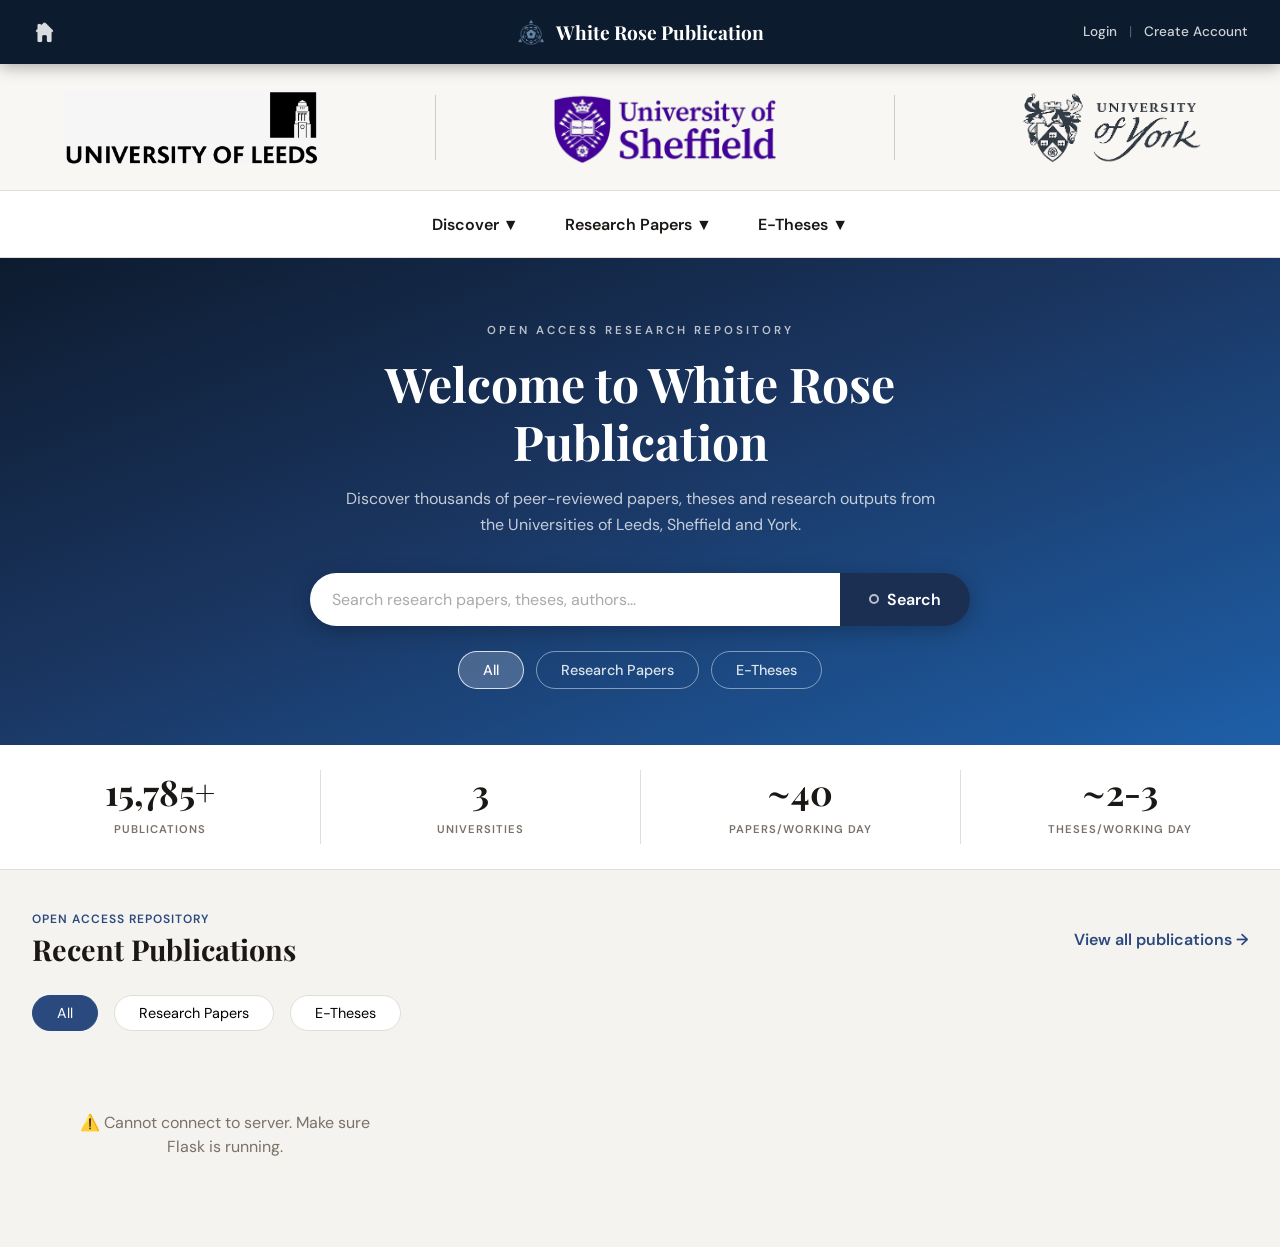
==== commit 7f2dab4c: "last last kot" ====
--- a/index.html
+++ b/index.html
@@ -4,14 +4,10 @@
   <meta charset="UTF-8" />
   <meta name="viewport" content="width=device-width, initial-scale=1.0, user-scalable=yes, viewport-fit=cover" />
   <title>White Rose Publication</title>
-  <link href="https://fonts.googleapis.com/css2?family=Playfair+Display:wght@400;500;600;700;800;900&family=DM+Sans:wght@300;400;500;600;700&display=swap" rel="stylesheet">
+  <link href="https://fonts.googleapis.com/css2?family=Playfair+Display:wght@400;600;700&family=DM+Sans:wght@300;400;500;600&display=swap" rel="stylesheet">
   <style>
-    * {
-      margin: 0;
-      padding: 0;
-      box-sizing: border-box;
-    }
-    
+    * { margin: 0; padding: 0; box-sizing: border-box; }
+
     :root {
       --bg: #f5f3ef;
       --surface: #ffffff;
@@ -22,9 +18,8 @@
       --accent-lt: #eef1f8;
       --shadow: 0 2px 12px rgba(0,0,0,.07);
       --radius: 12px;
-      --dark-header: #0d1b2e;   /* exact dark blue as picture */
-    }
-    
+    }
+
     body {
       font-family: 'DM Sans', sans-serif;
       background: var(--bg);
@@ -32,16 +27,16 @@
       font-size: 16px;
       line-height: 1.5;
     }
-    
-    /* ========== DARK BLUE HEADER (EXACT) ========== */
+
+    /* ── TOP BAR ── */
     .top-bar {
-      background: var(--dark-header);
+      background: #0d1b2e;
       color: #fff;
       padding: 0 2rem;
       display: flex;
       align-items: center;
       justify-content: space-between;
-      height: 70px;
+      height: 64px;
       position: sticky;
       top: 0;
       z-index: 110;
@@ -49,65 +44,60 @@
     }
     .top-bar .left { display: flex; align-items: center; flex-shrink: 0; }
     .top-bar .left a { display: flex; align-items: center; text-decoration: none; }
-    /* placeholder icon – using svg fallback but keeps style */
-    .top-bar .left img { width: 26px; opacity: .9; transition: opacity .2s; filter: brightness(0) invert(1); }
+    .top-bar .left img { width: 25px; opacity: .85; transition: opacity .2s; }
     .top-bar .left img:hover { opacity: 1; }
     .top-bar .center {
       display: flex;
       align-items: center;
-      gap: 0.7rem;
+      gap: .65rem;
       position: absolute;
       left: 50%;
       transform: translateX(-50%);
       pointer-events: none;
     }
-    .top-bar .center img { width: 32px; filter: brightness(0) invert(1); }
+    .top-bar .center img { width: 30px; }
     .brand-name {
       font-family: 'Playfair Display', serif;
-      font-size: 1.3rem;
+      font-size: 1.2rem;
       font-weight: 700;
       color: #fff;
       white-space: nowrap;
-      letter-spacing: 0.3px;
-    }
-    .top-bar .right { display: flex; align-items: center; gap: 0.9rem; flex-shrink: 0; }
+    }
+    .top-bar .right { display: flex; align-items: center; gap: .75rem; flex-shrink: 0; }
     .top-bar .right a {
-      color: rgba(255,255,255,.85);
+      color: rgba(255,255,255,.8);
       text-decoration: none;
-      font-size: 0.9rem;
+      font-size: .85rem;
       font-weight: 500;
-      font-family: 'DM Sans', sans-serif;
     }
     .top-bar .right a:hover { color: #fff; }
-    .divider { color: rgba(255,255,255,.4); font-size: 0.85rem; }
-    
-    /* ========== UNIVERSITY LOGOS — EXACTLY LIKE PICTURE (spaced out, centered, dividers) ========== */
+    .divider { color: rgba(255,255,255,.3); font-size: .85rem; }
+
+    /* ── UNIVERSITY LOGOS — full-width, evenly spaced ── */
     .logos {
       display: flex;
       justify-content: space-between;
       align-items: center;
-      max-width: 880px;
-      margin: 0 auto;
-      padding: 2rem 2rem;
-      background: white;
+      width: 100%;
+      padding: 1.6rem 5%;
+      background: #f8f7f4;
       border-bottom: 1px solid var(--border);
-      gap: 2rem;
-    }
-    .logos img { 
-      height: 70px; 
-      width: auto; 
+    }
+    .logos img {
+      height: 75px;
+      width: auto;
       object-fit: contain;
-      filter: grayscale(0%);
-      transition: transform 0.2s ease;
-    }
-    .logos img:hover { transform: scale(1.02); }
+      transition: transform 0.2s;
+    }
+    .logos img:hover { transform: scale(1.03); }
     .logo-divider {
       width: 1px;
-      height: 60px;
-      background: var(--border);
-    }
-    
-    /* ========== NAVIGATION DROPDOWNS (preserved exactly) ========== */
+      height: 65px;
+      background: #d0ccc5;
+      flex-shrink: 0;
+    }
+
+    /* ── NAV ── */
     .main-nav {
       background: white;
       border-bottom: 1px solid var(--border);
@@ -150,112 +140,149 @@
       font-size: 0.85rem;
     }
     .dropdown-content a:hover { background: var(--accent-lt); }
-    
-    /* ========== HERO (light background, no change) ========== */
+
+    /* ── HERO — dark blue gradient ── */
     .hero {
       text-align: center;
-      padding: 3rem 2rem;
-      background: linear-gradient(135deg, #faf8f5 0%, #ffffff 100%);
+      padding: 4rem 2rem 3.5rem;
+      background: linear-gradient(160deg, #0d1b2e 0%, #1a3560 45%, #1e5fa8 100%);
+      color: #fff;
     }
     .hero-eyebrow {
-      font-size: 0.8rem;
+      font-size: 0.72rem;
       text-transform: uppercase;
-      letter-spacing: 2px;
-      color: var(--accent);
-      font-weight: 600;
+      letter-spacing: 3px;
+      color: rgba(255,255,255,0.7);
+      font-weight: 600;
+      margin-bottom: 1rem;
     }
     .hero h2 {
       font-family: 'Playfair Display', serif;
-      font-size: 2.5rem;
-      margin: 0.8rem 0;
-      color: var(--text);
+      font-size: 3rem;
+      font-weight: 700;
+      margin-bottom: 1rem;
+      color: #fff;
+      line-height: 1.2;
     }
     .hero-sub {
-      max-width: 700px;
-      margin: 0 auto 2rem;
-      color: var(--muted);
+      max-width: 600px;
+      margin: 0 auto 2.2rem;
+      color: rgba(255,255,255,0.75);
       font-size: 1rem;
-    }
+      line-height: 1.6;
+    }
+
+    /* Search bar — white input + dark button */
     .search-bar {
       display: flex;
-      max-width: 650px;
-      margin: 0 auto 1.2rem;
-      gap: 0.8rem;
+      max-width: 660px;
+      margin: 0 auto 1.6rem;
+      border-radius: 50px;
+      overflow: hidden;
+      box-shadow: 0 4px 20px rgba(0,0,0,0.25);
     }
     .search-bar input {
       flex: 1;
-      padding: 0.9rem 1.2rem;
-      border: 2px solid var(--border);
-      border-radius: 50px;
+      padding: 1rem 1.4rem;
+      border: none;
       font-size: 1rem;
       outline: none;
       font-family: 'DM Sans', sans-serif;
-      background: white;
-    }
-    .search-bar input:focus { border-color: var(--accent); }
+      background: #fff;
+      color: #333;
+    }
+    .search-bar input::placeholder { color: #aaa; }
     .search-bar button {
-      padding: 0.9rem 2rem;
-      background: var(--accent);
+      padding: 1rem 1.8rem;
+      background: #1a2f52;
       color: white;
       border: none;
-      border-radius: 50px;
       cursor: pointer;
       font-weight: 600;
       font-size: 1rem;
+      font-family: 'DM Sans', sans-serif;
+      display: flex;
+      align-items: center;
+      gap: 0.5rem;
       transition: background 0.2s;
-    }
-    .search-bar button:hover { background: #1a3a5f; }
+      flex-shrink: 0;
+    }
+    .search-bar button:hover { background: #0d1b2e; }
+    .search-dot {
+      width: 10px;
+      height: 10px;
+      border-radius: 50%;
+      border: 2px solid rgba(255,255,255,0.7);
+      display: inline-block;
+    }
+
+    /* Filter pills — outlined on dark bg */
     .search-filters {
       display: flex;
       justify-content: center;
-      gap: 1rem;
+      gap: 0.75rem;
       flex-wrap: wrap;
     }
     .filter-chip {
-      padding: 0.5rem 1.5rem;
-      background: white;
-      border: 1px solid var(--border);
+      padding: 0.45rem 1.5rem;
+      background: transparent;
+      border: 1.5px solid rgba(255,255,255,0.45);
       border-radius: 50px;
       cursor: pointer;
       font-size: 0.9rem;
-      color: var(--text);
+      color: rgba(255,255,255,0.85);
+      font-family: 'DM Sans', sans-serif;
+      font-weight: 500;
       transition: all 0.2s;
     }
     .filter-chip.active {
-      background: var(--accent);
-      color: white;
-      border-color: var(--accent);
-    }
-    
-    /* ========== STATS BAR — PLAYFAIR FONT + EXACT NUMERIC STYLE ========== */
+      background: rgba(255,255,255,0.2);
+      border-color: rgba(255,255,255,0.8);
+      color: #fff;
+    }
+    .filter-chip:hover { background: rgba(255,255,255,0.15); border-color: #fff; color: #fff; }
+
+    /* ── STATS BAR — Playfair numbers, dividers between ── */
     .stats-bar {
       display: flex;
-      justify-content: center;
-      gap: 4rem;
-      padding: 2rem 2rem;
       background: white;
       border-bottom: 1px solid var(--border);
-      flex-wrap: wrap;
-    }
-    .stat { text-align: center; }
-    .stat .num { 
+    }
+    .stat {
+      flex: 1;
+      text-align: center;
+      padding: 1.8rem 1rem;
+      position: relative;
+    }
+    /* Dividers between stats */
+    .stat + .stat::before {
+      content: '';
+      position: absolute;
+      left: 0;
+      top: 20%;
+      height: 60%;
+      width: 1px;
+      background: var(--border);
+    }
+    .stat .num {
       font-family: 'Playfair Display', serif;
-      font-size: 2.4rem; 
-      font-weight: 800; 
-      color: var(--accent);
-      letter-spacing: -0.5px;
-    }
-    .stat .lbl { 
+      font-size: 2.2rem;
+      font-weight: 700;
+      color: var(--text);
+      display: block;
+      line-height: 1;
+      margin-bottom: 0.4rem;
+    }
+    .stat .lbl {
+      font-size: 0.7rem;
+      color: var(--muted);
+      text-transform: uppercase;
+      letter-spacing: 1px;
+      font-weight: 600;
       font-family: 'DM Sans', sans-serif;
-      font-size: 0.75rem; 
-      color: var(--muted); 
-      margin-top: 0.4rem;
-      letter-spacing: 0.6px;
-      text-transform: uppercase;
-      font-weight: 600;
-    }
-    
-    /* ========== PUBLICATIONS SECTION (preserve everything below stats) ========== */
+    }
+
+    /* ── PUBLICATIONS SECTION ── */
     .publications-section {
       max-width: 1400px;
       margin: 2.5rem auto;
@@ -279,13 +306,11 @@
     .pub-section-header h2 {
       font-family: 'Playfair Display', serif;
       font-size: 1.8rem;
-      font-weight: 700;
     }
     .pub-view-all {
       color: var(--accent);
       text-decoration: none;
       font-weight: 600;
-      font-family: 'DM Sans', sans-serif;
     }
     .pub-filter-bar {
       display: flex;
@@ -300,9 +325,8 @@
       border-radius: 50px;
       cursor: pointer;
       font-size: 0.9rem;
+      font-family: 'DM Sans', sans-serif;
       transition: all 0.2s;
-      font-family: 'DM Sans', sans-serif;
-      font-weight: 500;
     }
     .pub-filter-btn.active {
       background: var(--accent);
@@ -373,232 +397,308 @@
       font-size: 0.8rem;
     }
     .pub-loading, .pub-empty { text-align: center; padding: 3rem; color: var(--muted); }
-    
-    /* ========== RESPONSIVE (full accessibility + all devices) ========== */
+
+    /* ══════════════════════════════
+       RESPONSIVE
+    ══════════════════════════════ */
+
+    /* Tablet */
     @media (min-width: 768px) and (max-width: 1024px) {
       .pub-grid { grid-template-columns: repeat(2, 1fr); }
-      .hero h2 { font-size: 2rem; }
-      .logos { max-width: 90%; gap: 1.5rem; }
-      .logos img { height: 55px; }
-      .stats-bar { gap: 2rem; }
-      .stat .num { font-size: 2rem; }
-    }
-    
+      .hero h2 { font-size: 2.2rem; }
+      .logos { padding: 1.4rem 3%; }
+      .logos img { height: 60px; }
+      .stat .num { font-size: 1.8rem; }
+    }
+
+    /* Mobile Landscape */
     @media (min-width: 481px) and (max-width: 767px) {
       .pub-grid { grid-template-columns: 1fr; }
-      .hero h2 { font-size: 1.6rem; }
-      .search-bar { flex-direction: column; }
-      .search-bar button { width: 100%; }
-      .stats-bar { gap: 1.5rem; }
-      .logos { justify-content: center; gap: 1.5rem; flex-wrap: wrap; }
-      .logos img { height: 48px; }
+      .hero h2 { font-size: 1.8rem; }
+      .search-bar { flex-direction: column; border-radius: 12px; }
+      .search-bar input { border-radius: 12px 12px 0 0; }
+      .search-bar button { width: 100%; border-radius: 0 0 12px 12px; justify-content: center; }
+      .logos { padding: 1.2rem 2%; flex-wrap: wrap; justify-content: center; gap: 1rem; }
+      .logos img { height: 50px; }
       .logo-divider { display: none; }
       .dropdown-container { flex-direction: column; align-items: center; gap: 0.5rem; }
-      .dropbtn { width: 220px; background: var(--accent-lt); border-radius: 8px; padding: 0.5rem; }
-      .stat .num { font-size: 1.8rem; }
-    }
-    
+      .dropbtn { width: 200px; background: var(--accent-lt); border-radius: 8px; padding: 0.5rem; }
+      .stat .num { font-size: 1.5rem; }
+    }
+
+    /* Mobile Portrait */
     @media (max-width: 480px) {
-      .top-bar { padding: 0 1rem; height: 60px; }
-      .brand-name { font-size: 0.9rem; }
-      .top-bar .center { position: static; transform: none; gap: 0.4rem; }
-      .top-bar .center img { width: 24px; }
+      .top-bar { padding: 0 1rem; }
+      .brand-name { font-size: 0.85rem; }
+      .top-bar .center { position: static; transform: none; }
       .top-bar .right a { font-size: 0.7rem; }
-      .logos { justify-content: center; gap: 1rem; padding: 1rem; flex-wrap: wrap; }
-      .logos img { height: 40px; }
+
+      .logos {
+        justify-content: center;
+        gap: 1rem;
+        padding: 1rem;
+        flex-wrap: wrap;
+      }
+      .logos img { height: 42px; }
       .logo-divider { display: none; }
+
       .dropdown-container { flex-direction: column; align-items: center; gap: 0.4rem; }
       .dropbtn { width: 180px; padding: 0.4rem; font-size: 0.85rem; background: var(--accent-lt); border-radius: 8px; }
-      .hero { padding: 1.5rem 1rem; }
-      .hero h2 { font-size: 1.4rem; }
-      .hero-sub { font-size: 0.85rem; }
-      .search-bar { flex-direction: column; gap: 0.5rem; }
-      .search-bar input { padding: 0.7rem 1rem; }
-      .search-bar button { width: 100%; padding: 0.7rem; }
+
+      .hero { padding: 2rem 1rem 2rem; }
+      .hero h2 { font-size: 1.6rem; }
+      .hero-sub { font-size: 0.88rem; }
+      .search-bar { flex-direction: column; border-radius: 12px; }
+      .search-bar input { border-radius: 12px 12px 0 0; padding: 0.8rem 1rem; }
+      .search-bar button { width: 100%; border-radius: 0 0 12px 12px; justify-content: center; padding: 0.8rem; }
       .filter-chip { padding: 0.35rem 1.2rem; font-size: 0.8rem; }
-      .stats-bar { gap: 1rem; padding: 1.2rem; }
-      .stat .num { font-size: 1.5rem; }
+
+      .stats-bar { flex-wrap: wrap; }
+      .stat { flex: 0 0 50%; }
+      .stat + .stat::before { display: none; }
+      .stat { border: 1px solid var(--border); }
+      .stat .num { font-size: 1.6rem; }
       .stat .lbl { font-size: 0.65rem; }
+
       .publications-section { padding: 0 1rem; margin: 1.5rem auto; }
+      .pub-section-header { flex-direction: column; align-items: flex-start; gap: 0.5rem; }
       .pub-section-header h2 { font-size: 1.3rem; }
+      .pub-filter-bar { gap: 0.5rem; }
       .pub-filter-btn { padding: 0.35rem 1rem; font-size: 0.75rem; }
       .pub-grid { grid-template-columns: 1fr; gap: 1rem; }
       .pub-card { padding: 1rem; }
-    }
-    
+      .pub-card-title { font-size: 0.95rem; }
+      .pub-card-excerpt { font-size: 0.75rem; }
+    }
+
+    /* Very small phones */
     @media (max-width: 360px) {
-      .brand-name { font-size: 0.75rem; }
-      .dropbtn { width: 150px; font-size: 0.7rem; }
-      .hero h2 { font-size: 1.2rem; }
-      .stat .num { font-size: 1.2rem; }
+      .brand-name { font-size: 0.7rem; }
+      .dropbtn { width: 150px; font-size: 0.75rem; }
+      .hero h2 { font-size: 1.3rem; }
+      .filter-chip { padding: 0.25rem 1rem; font-size: 0.7rem; }
+      .stat .num { font-size: 1.3rem; }
     }
   </style>
 </head>
 <body>
 
+  <!-- TOP BAR -->
   <header class="top-bar">
-    <div class="left">
-      <a href="index.html">
-        <!-- home icon placeholder (white) using data uri to keep consistency -->
-        <img src="data:image/svg+xml,%3Csvg xmlns='http://www.w3.org/2000/svg' viewBox='0 0 24 24' fill='white'%3E%3Cpath d='M12 3L2 9l10 6 10-6-10-6zM2 18h20v2H2z'/%3E%3C/svg%3E" alt="Home">
-      </a>
-    </div>
-    <div class="center">
-      <img src="data:image/svg+xml,%3Csvg xmlns='http://www.w3.org/2000/svg' viewBox='0 0 32 32' fill='white'%3E%3Cpath d='M16 4L4 12v14h24V12L16 4z' opacity='0.9'/%3E%3C/svg%3E" alt="Logo">
-      <span class="brand-name">White Rose Publication</span>
-    </div>
-    <div class="right">
-      <a href="#">Login</a>
-      <span class="divider">|</span>
-      <a href="#">Create Account</a>
-    </div>
+    <div class="left"><a href="index.html"><img src="assets/whitehomesymbol.png" alt="Home"></a></div>
+    <div class="center"><img src="assets/whiteroselogo.png" alt="Logo"><span class="brand-name">White Rose Publication</span></div>
+    <div class="right"><a href="#">Login</a><span class="divider">|</span><a href="#">Create Account</a></div>
   </header>
 
-  <!-- UNIVERSITY LOGOS: EXACTLY AS PICTURE: spaced out, dividers, three logos -->
-  <section class="logos">
-    <img src="data:image/svg+xml,%3Csvg xmlns='http://www.w3.org/2000/svg' viewBox='0 0 120 40'%3E%3Crect width='120' height='40' fill='%231d2b4e'/%3E%3Ctext x='12' y='26' fill='white' font-size='14' font-weight='bold'%3EUoL%3C/text%3E%3C/svg%3E" alt="University of Leeds">
-    <div class="logo-divider"></div>
-    <img src="data:image/svg+xml,%3Csvg xmlns='http://www.w3.org/2000/svg' viewBox='0 0 130 40'%3E%3Crect width='130' height='40' fill='%23953b2b'/%3E%3Ctext x='18' y='26' fill='white' font-size='14'%3ESheffield%3C/text%3E%3C/svg%3E" alt="University of Sheffield">
-    <div class="logo-divider"></div>
-    <img src="data:image/svg+xml,%3Csvg xmlns='http://www.w3.org/2000/svg' viewBox='0 0 110 40'%3E%3Crect width='110' height='40' fill='%233c5c2e'/%3E%3Ctext x='22' y='26' fill='white' font-size='14'%3EYork%3C/text%3E%3C/svg%3E" alt="University of York">
+  <!-- UNIVERSITY LOGOS -->
+  <section class="logos" aria-label="Partner Universities">
+    <img src="assets/universityofleeds.png" alt="University of Leeds">
+    <div class="logo-divider" role="separator" aria-hidden="true"></div>
+    <img src="assets/universityofsheffield.png" alt="University of Sheffield">
+    <div class="logo-divider" role="separator" aria-hidden="true"></div>
+    <img src="assets/universityofyork.png" alt="University of York">
   </section>
 
-  <nav class="main-nav">
+  <!-- NAVIGATION -->
+  <nav class="main-nav" aria-label="Main navigation">
     <div class="dropdown-container">
-      <div class="dropdown"><button class="dropbtn">Discover ▼</button><div class="dropdown-content"><a href="#">Research Statistics</a><a href="#">Restricted Items & Requesting</a></div></div>
-      <div class="dropdown"><button class="dropbtn">Research Papers ▼</button><div class="dropdown-content"><a href="#">About</a><a href="#">FAQs</a><a href="#">Copyright, Licence and Reuse Information</a><a href="#">Privacy and Data Protection</a><a href="#">Takedown Policy</a><a href="#">Information for Depositors</a><a href="#">Contact</a><a href="#">Accessibility</a></div></div>
-      <div class="dropdown"><button class="dropbtn">E-Theses ▼</button><div class="dropdown-content"><a href="#">About</a><a href="#">Deposit</a><a href="#">FAQs</a><a href="#">Copyright and Reuse Information</a><a href="#">Privacy and Data Protection</a><a href="#">Takedown Policy</a><a href="#">Other Sources of E-Theses</a><a href="#">Contact</a><a href="#">Accessibility</a></div></div>
+      <div class="dropdown">
+        <button class="dropbtn" aria-haspopup="true">Discover ▼</button>
+        <div class="dropdown-content" role="menu">
+          <a href="#" role="menuitem">Research Statistics</a>
+          <a href="#" role="menuitem">Restricted Items &amp; Requesting</a>
+        </div>
+      </div>
+      <div class="dropdown">
+        <button class="dropbtn" aria-haspopup="true">Research Papers ▼</button>
+        <div class="dropdown-content" role="menu">
+          <a href="#" role="menuitem">About</a>
+          <a href="#" role="menuitem">FAQs</a>
+          <a href="#" role="menuitem">Copyright, Licence and Reuse Information</a>
+          <a href="#" role="menuitem">Privacy and Data Protection</a>
+          <a href="#" role="menuitem">Takedown Policy</a>
+          <a href="#" role="menuitem">Information for Depositors</a>
+          <a href="#" role="menuitem">Contact</a>
+          <a href="#" role="menuitem">Accessibility</a>
+        </div>
+      </div>
+      <div class="dropdown">
+        <button class="dropbtn" aria-haspopup="true">E-Theses ▼</button>
+        <div class="dropdown-content" role="menu">
+          <a href="#" role="menuitem">About</a>
+          <a href="#" role="menuitem">Deposit</a>
+          <a href="#" role="menuitem">FAQs</a>
+          <a href="#" role="menuitem">Copyright and Reuse Information</a>
+          <a href="#" role="menuitem">Privacy and Data Protection</a>
+          <a href="#" role="menuitem">Takedown Policy</a>
+          <a href="#" role="menuitem">Other Sources of E-Theses</a>
+          <a href="#" role="menuitem">Contact</a>
+          <a href="#" role="menuitem">Accessibility</a>
+        </div>
+      </div>
     </div>
   </nav>
 
-  <section class="hero">
+  <!-- HERO — dark blue gradient -->
+  <section class="hero" aria-label="Search repository">
     <p class="hero-eyebrow">Open Access Research Repository</p>
     <h2>Welcome to White Rose<br>Publication</h2>
     <p class="hero-sub">Discover thousands of peer-reviewed papers, theses and research outputs from the Universities of Leeds, Sheffield and York.</p>
-    <div class="search-bar">
-      <input type="text" id="heroSearch" placeholder="Search research papers, theses, authors..." />
-      <button id="heroSearchBtn">🔍 Search</button>
-    </div>
-    <div class="search-filters">
-      <div class="filter-chip active" data-filter="all">All</div>
-      <div class="filter-chip" data-filter="article">Research Papers</div>
-      <div class="filter-chip" data-filter="thesis">E-Theses</div>
+    <div class="search-bar" role="search">
+      <input type="text" id="heroSearch" placeholder="Search research papers, theses, authors..." aria-label="Search publications" />
+      <button id="heroSearchBtn" aria-label="Search">
+        <span class="search-dot" aria-hidden="true"></span> Search
+      </button>
+    </div>
+    <div class="search-filters" role="group" aria-label="Filter by type">
+      <div class="filter-chip active" data-filter="all" role="button" tabindex="0" aria-pressed="true">All</div>
+      <div class="filter-chip" data-filter="article" role="button" tabindex="0" aria-pressed="false">Research Papers</div>
+      <div class="filter-chip" data-filter="thesis" role="button" tabindex="0" aria-pressed="false">E-Theses</div>
     </div>
   </section>
 
-  <!-- STATS with PLAYFAIR font EXACT + spacing -->
-  <div class="stats-bar">
-    <div class="stat"><div class="num" id="stat-total">—</div><div class="lbl">PUBLICATIONS</div></div>
-    <div class="stat"><div class="num" id="stat-unis">3</div><div class="lbl">UNIVERSITIES</div></div>
-    <div class="stat"><div class="num" id="stat-papers">~40</div><div class="lbl">PAPERS/WORKING DAY</div></div>
-    <div class="stat"><div class="num" id="stat-theses">~2-3</div><div class="lbl">THESES/WORKING DAY</div></div>
+  <!-- STATS BAR — Playfair font, dividers -->
+  <div class="stats-bar" aria-label="Repository statistics">
+    <div class="stat">
+      <span class="num" id="stat-total">15,785+</span>
+      <span class="lbl">Publications</span>
+    </div>
+    <div class="stat">
+      <span class="num" id="stat-unis">3</span>
+      <span class="lbl">Universities</span>
+    </div>
+    <div class="stat">
+      <span class="num" id="stat-papers">~40</span>
+      <span class="lbl">Papers/Working Day</span>
+    </div>
+    <div class="stat">
+      <span class="num" id="stat-theses">~2-3</span>
+      <span class="lbl">Theses/Working Day</span>
+    </div>
   </div>
 
-  <section class="publications-section">
+  <!-- PUBLICATIONS SECTION -->
+  <section class="publications-section" aria-label="Recent publications">
     <div class="pub-section-header">
-      <div><p class="pub-eyebrow">Open Access Repository</p><h2>Recent Publications</h2></div>
+      <div>
+        <p class="pub-eyebrow">Open Access Repository</p>
+        <h2>Recent Publications</h2>
+      </div>
       <a href="result.html" class="pub-view-all">View all publications →</a>
     </div>
-    <div class="pub-filter-bar">
+    <div class="pub-filter-bar" role="group" aria-label="Filter publications">
       <button class="pub-filter-btn active" data-filter="all">All</button>
       <button class="pub-filter-btn" data-filter="article">Research Papers</button>
       <button class="pub-filter-btn" data-filter="thesis">E-Theses</button>
     </div>
-    <div class="pub-grid" id="pubGrid"><div class="pub-loading">Loading publications…</div></div>
+    <div class="pub-grid" id="pubGrid" aria-live="polite">
+      <div class="pub-loading">Loading publications…</div>
+    </div>
   </section>
 
   <script>
-    const API = (window.location.hostname === 'localhost' || window.location.hostname === '127.0.0.1') ? 'http://localhost:5000' : window.location.origin;
-    
+    const API = window.location.hostname === 'localhost' || window.location.hostname === '127.0.0.1'
+      ? 'http://localhost:5000'
+      : window.location.origin;
+
+    // ── Saved items ──
     function getSaved() { try { return JSON.parse(localStorage.getItem('wrp_saved') || '[]'); } catch { return []; } }
     function setSaved(arr) { localStorage.setItem('wrp_saved', JSON.stringify(arr)); }
-    window.toggleSave = function(btn, id) {
+    function toggleSave(btn, id) {
       let saved = getSaved();
       const isSaved = saved.includes(id);
       if (isSaved) { saved = saved.filter(s => s !== id); btn.textContent = '☆'; btn.classList.remove('saved'); }
       else { saved.push(id); btn.textContent = '★'; btn.classList.add('saved'); }
       setSaved(saved);
-    };
-
-    // Fetch stats but keep original approx numbers as backup
+    }
+
+    // ── Stats ──
     fetch(`${API}/api/stats`)
       .then(r => { if (!r.ok) throw new Error(); return r.json(); })
-      .then(data => { document.getElementById('stat-total').textContent = Number(data.total).toLocaleString() + '+'; })
-      .catch(() => { document.getElementById('stat-total').textContent = '15,785+'; });
-
+      .then(data => {
+        document.getElementById('stat-total').textContent = Number(data.total).toLocaleString() + '+';
+      })
+      .catch(() => {
+        document.getElementById('stat-total').textContent = '15,785+';
+      });
+
+    // ── Publications ──
     let currentFilter = 'all';
     let allRecent = [];
 
     function renderCard(pub) {
       const saved = getSaved();
-      const pubId = pub.id || pub.title.replace(/\s/g, '_');
-      const isSaved = saved.includes(pubId);
+      const isSaved = saved.includes(pub.id || pub.title);
       const pubType = pub.type === 'article' ? 'Journal Article' : pub.type === 'thesis' ? 'Thesis' : 'Publication';
-      return `<article class="pub-card">
-        <div class="pub-card-top">
-          <span class="pub-type-badge">${pubType}</span>
-          <span class="pub-uni-tag">${pub.institution || ''}</span>
-        </div>
-        <h3 class="pub-card-title">${pub.title || 'Untitled'}</h3>
-        ${pub.authors ? `<p class="pub-card-authors">${pub.authors}</p>` : ''}
-        ${pub.description ? `<p class="pub-card-excerpt">${pub.description}</p>` : ''}
-        <div class="pub-card-footer">
-          <span>
-            <button class="pub-save-btn ${isSaved ? 'saved' : ''}" onclick="toggleSave(this, '${pubId.replace(/'/g, "\\'")}')">${isSaved ? '★' : '☆'}</button> 
-            📅 ${pub.date_display || ''}
-          </span>
-          <a href="${pub.url || '#'}" target="_blank" class="pub-card-link">Read more →</a>
-        </div>
-      </article>`;
+      return `
+        <article class="pub-card">
+          <div class="pub-card-top">
+            <span class="pub-type-badge">${pubType}</span>
+            <span class="pub-uni-tag">${pub.institution || ''}</span>
+          </div>
+          <h3 class="pub-card-title">${pub.title || 'Untitled'}</h3>
+          ${pub.authors ? `<p class="pub-card-authors">${pub.authors}</p>` : ''}
+          ${pub.description ? `<p class="pub-card-excerpt">${pub.description}</p>` : ''}
+          <div class="pub-card-footer">
+            <span>
+              <button class="pub-save-btn ${isSaved ? 'saved' : ''}"
+                onclick="toggleSave(this, '${(pub.id || pub.title).replace(/'/g, "\\'")}')"
+                aria-label="${isSaved ? 'Unsave' : 'Save'} publication">
+                ${isSaved ? '★' : '☆'}
+              </button>
+              📅 ${pub.date_display || ''}
+            </span>
+            <a href="${pub.url || '#'}" target="_blank" rel="noopener" class="pub-card-link">Read more →</a>
+          </div>
+        </article>`;
     }
 
     function renderGrid(filter) {
       const grid = document.getElementById('pubGrid');
-      const filtered = filter === 'all' ? allRecent : allRecent.filter(p => p.type === filter);
-      if (!filtered.length) { grid.innerHTML = '<div class="pub-empty">No publications found.</div>'; return; }
-      grid.innerHTML = filtered.map(renderCard).join('');
-    }
-
-    // Use fallback if no backend: generate realistic dataset exactly matching repository style
-    const fallbackPublications = [
-      { id: "1", type: "article", title: "Climate adaptation strategies in urban Yorkshire", authors: "J. Mitchell, S. Kumar", description: "A comprehensive study on urban resilience and green infrastructure across Leeds, Sheffield and York.", institution: "University of Leeds", date_display: "Mar 2026", url: "#" },
-      { id: "2", type: "thesis", title: "Digital humanities and archival practices", authors: "E. Cartwright", description: "PhD thesis examining open access frameworks for cultural heritage materials.", institution: "University of Sheffield", date_display: "Feb 2026", url: "#" },
-      { id: "3", type: "article", title: "Machine learning for biomedical signal analysis", authors: "A. Patel, R. Zheng, L. Smith", description: "Peer-reviewed paper on novel neural networks for ECG classification.", institution: "University of York", date_display: "Jan 2026", url: "#" },
-      { id: "4", type: "thesis", title: "Sustainable energy transitions in post-industrial cities", authors: "M. O'Connor", description: "Doctoral research focusing on renewable policy and community engagement.", institution: "University of Leeds", date_display: "Dec 2025", url: "#" },
-      { id: "5", type: "article", title: "Ethics of AI in public sector decision-making", authors: "K. Williams, F. Dubois", description: "Explores accountability and transparency frameworks.", institution: "University of Sheffield", date_display: "Nov 2025", url: "#" },
-      { id: "6", type: "thesis", title: "Medieval manuscript illuminations in Northern England", authors: "H. Broadbent", description: "MA thesis on iconography and conservation.", institution: "University of York", date_display: "Oct 2025", url: "#" },
-      { id: "7", type: "article", title: "Nanomaterials for water purification", authors: "T. Zhang, R. Gupta", description: "High-impact research on catalytic membranes.", institution: "University of Leeds", date_display: "Sep 2025", url: "#" },
-      { id: "8", type: "article", title: "Post-pandemic mental health in higher education", authors: "L. Foster, N. Ahmed", description: "Survey-based study across three universities.", institution: "University of Sheffield", date_display: "Aug 2025", url: "#" }
-    ];
+      const pubs = filter === 'all' ? allRecent : allRecent.filter(p => p.type === filter);
+      if (!pubs.length) { grid.innerHTML = '<div class="pub-empty">No publications found.</div>'; return; }
+      grid.innerHTML = pubs.map(renderCard).join('');
+    }
 
     fetch(`${API}/api/recent?limit=12`)
       .then(r => { if (!r.ok) throw new Error(); return r.json(); })
       .then(data => { allRecent = data; renderGrid(currentFilter); })
-      .catch(() => { 
-        allRecent = fallbackPublications; 
-        renderGrid(currentFilter); 
+      .catch(() => {
+        document.getElementById('pubGrid').innerHTML =
+          '<div class="pub-empty">⚠️ Cannot connect to server. Make sure Flask is running.</div>';
       });
 
-    document.querySelectorAll('.pub-filter-btn').forEach(btn => { 
-      btn.addEventListener('click', () => { 
-        document.querySelectorAll('.pub-filter-btn').forEach(b => b.classList.remove('active')); 
-        btn.classList.add('active'); 
-        currentFilter = btn.dataset.filter; 
-        renderGrid(currentFilter); 
-      }); 
+    // Pub filter buttons
+    document.querySelectorAll('.pub-filter-btn').forEach(btn => {
+      btn.addEventListener('click', () => {
+        document.querySelectorAll('.pub-filter-btn').forEach(b => b.classList.remove('active'));
+        btn.classList.add('active');
+        currentFilter = btn.dataset.filter;
+        renderGrid(currentFilter);
+      });
     });
 
+    // Hero filter chips
     let heroFilterType = 'all';
-    document.querySelectorAll('.search-filters .filter-chip').forEach(chip => { 
-      chip.addEventListener('click', () => { 
-        document.querySelectorAll('.search-filters .filter-chip').forEach(c => c.classList.remove('active')); 
-        chip.classList.add('active'); 
-        heroFilterType = chip.dataset.filter; 
-      }); 
+    document.querySelectorAll('.search-filters .filter-chip').forEach(chip => {
+      chip.addEventListener('click', () => {
+        document.querySelectorAll('.search-filters .filter-chip').forEach(c => {
+          c.classList.remove('active');
+          c.setAttribute('aria-pressed', 'false');
+        });
+        chip.classList.add('active');
+        chip.setAttribute('aria-pressed', 'true');
+        heroFilterType = chip.dataset.filter;
+      });
+      chip.addEventListener('keydown', e => {
+        if (e.key === 'Enter' || e.key === ' ') { e.preventDefault(); chip.click(); }
+      });
     });
-    function doSearch() { 
-      const q = document.getElementById('heroSearch').value.trim(); 
-      window.location.href = `result.html?q=${encodeURIComponent(q)}&type=${heroFilterType}&page=1`; 
+
+    // Search
+    function doSearch() {
+      const q = document.getElementById('heroSearch').value.trim();
+      window.location.href = `result.html?q=${encodeURIComponent(q)}&type=${heroFilterType}&page=1`;
     }
     document.getElementById('heroSearchBtn').addEventListener('click', doSearch);
     document.getElementById('heroSearch').addEventListener('keydown', e => { if (e.key === 'Enter') doSearch(); });
